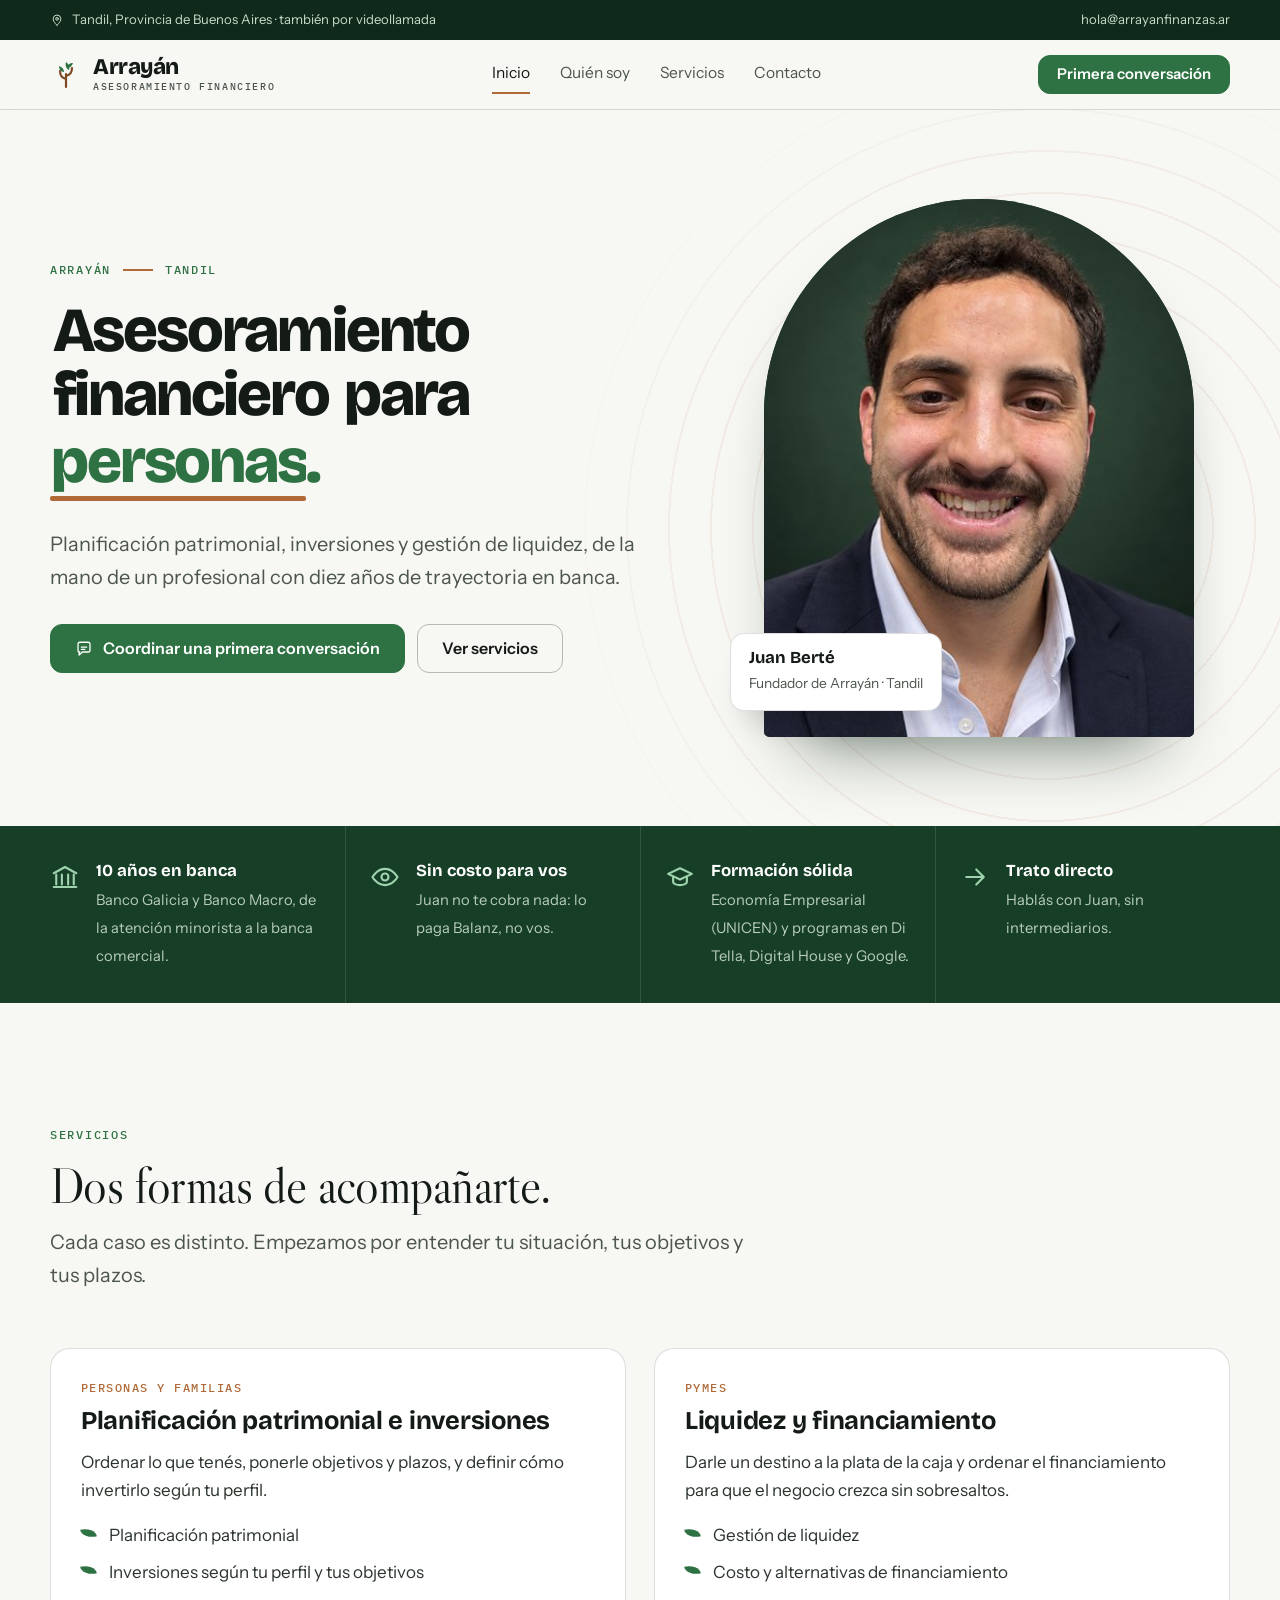
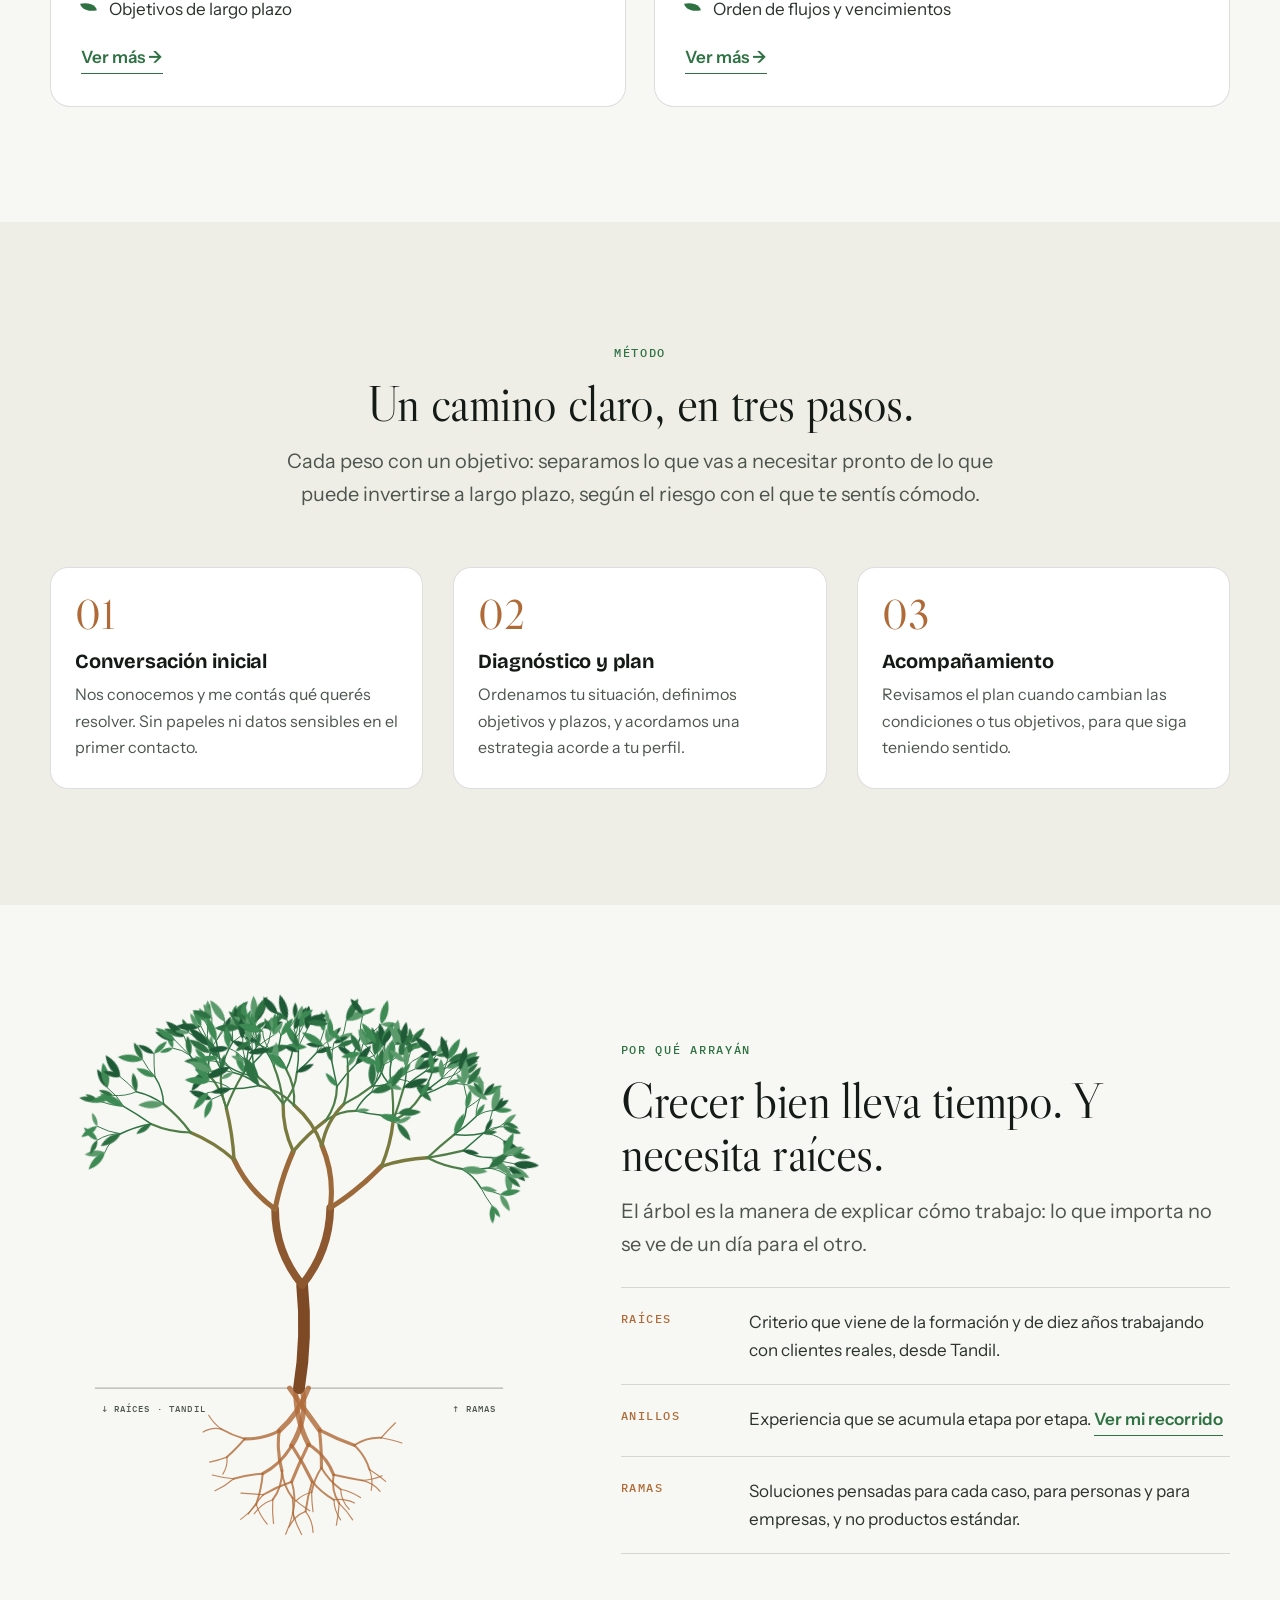
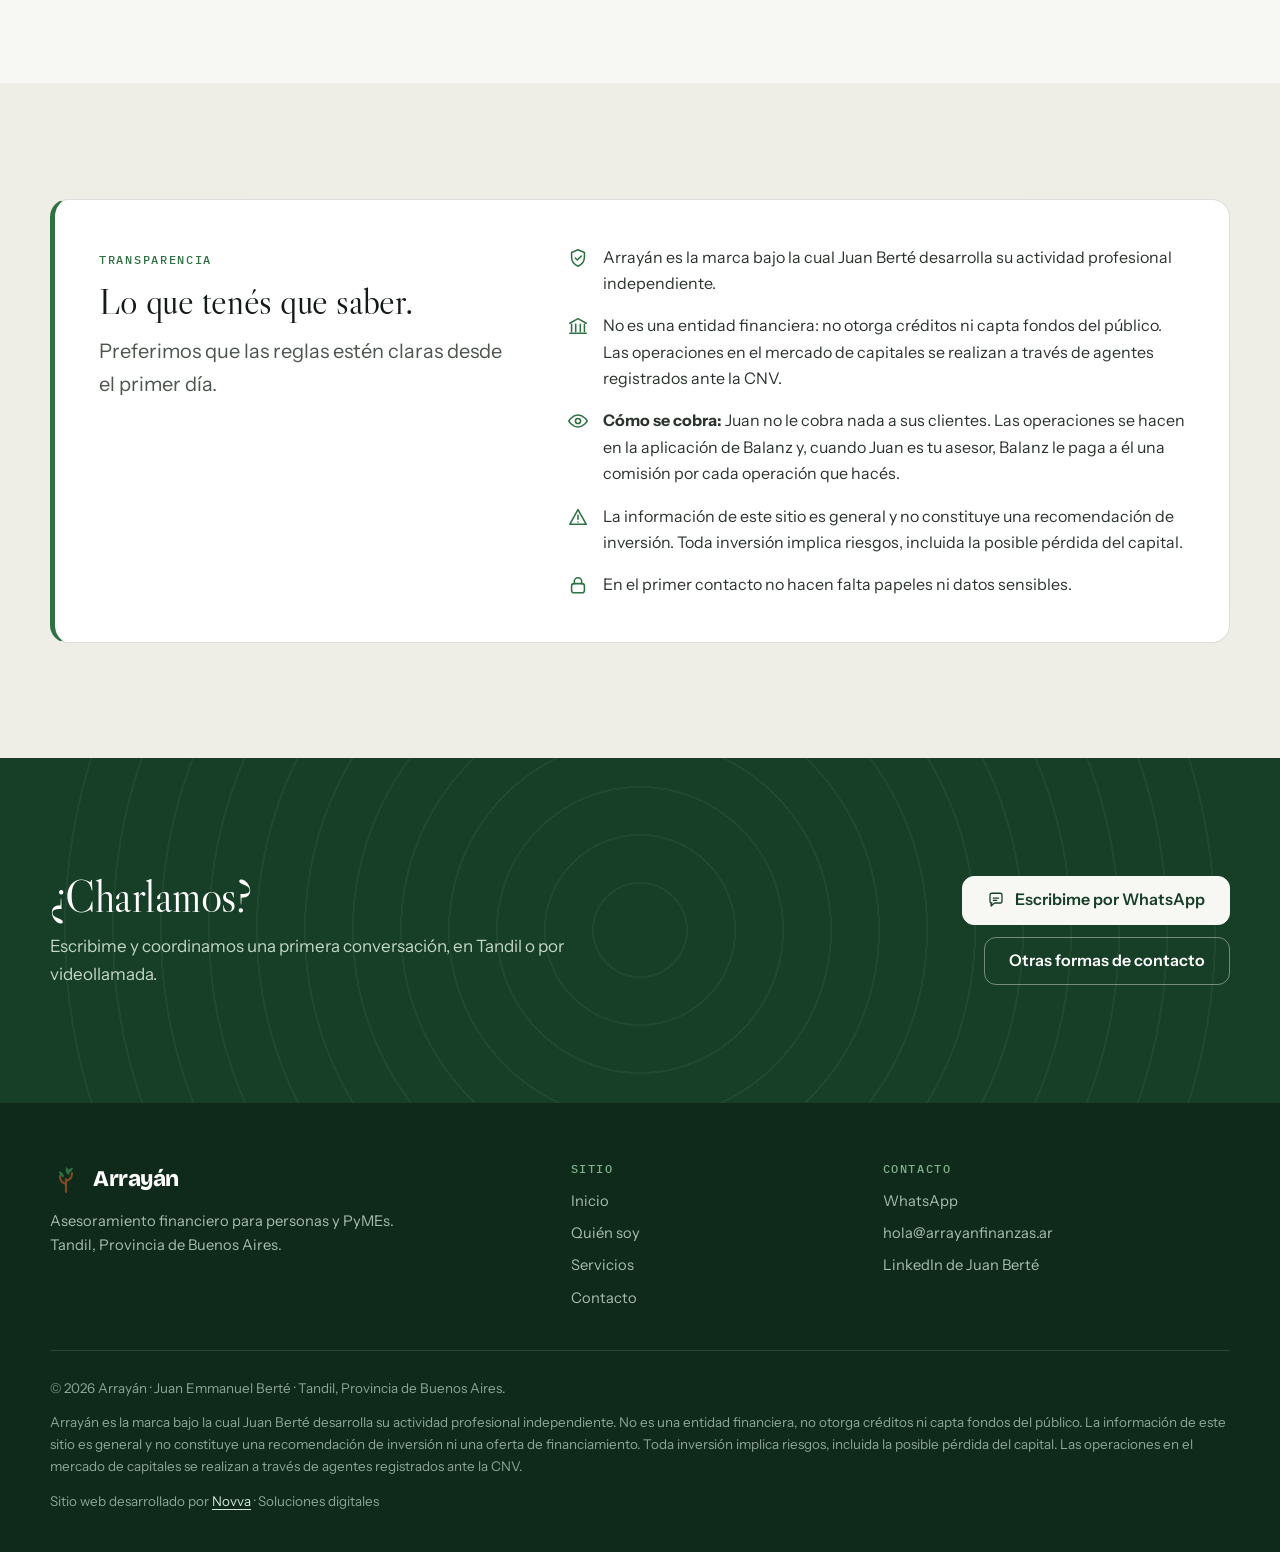
==== index.html @ a8aa0133 "Add first draft of the Arrayán site" ====
<!doctype html>
<html lang="es-AR">
<head>
<meta charset="utf-8">
<meta name="viewport" content="width=device-width,initial-scale=1,viewport-fit=cover">
<title>Arrayán · Asesoramiento financiero en Tandil</title>
<meta name="description" content="Arrayán: asesoramiento financiero en Tandil. Juan Berté acompaña a personas y PyMEs en planificación patrimonial, inversiones y gestión de liquidez.">
<meta property="og:title" content="Arrayán · Asesoramiento financiero en Tandil">
<meta property="og:description" content="Arrayán: asesoramiento financiero en Tandil. Juan Berté acompaña a personas y PyMEs en planificación patrimonial, inversiones y gestión de liquidez.">
<meta property="og:type" content="website">
<meta property="og:locale" content="es_AR">
<meta name="theme-color" content="#173f27">
<!-- BORRADOR: sacar este noindex cuando el sitio se publique de verdad en el dominio de Juan. -->
<meta name="robots" content="noindex,nofollow">
<!-- BORRADOR (no publicado). og:image, og:url, canonical y JSON-LD: completar cuando se defina el despliegue. -->
<script>document.documentElement.classList.add('js')</script>
<link rel="preconnect" href="https://fonts.googleapis.com">
<link rel="preconnect" href="https://fonts.gstatic.com" crossorigin>
<link href="https://fonts.googleapis.com/css2?family=Bricolage+Grotesque:opsz,wght@12..96,500;12..96,700;12..96,800&family=Instrument+Sans:wght@400;500;600&family=IBM+Plex+Mono:wght@400;500&family=Libre+Caslon+Display&display=swap" rel="stylesheet">
<link rel="stylesheet" href="assets/site.css">
</head>
<body>
<div class="topbar"><div class="wrap">
  <span><svg viewBox="0 0 24 24" fill="none" stroke="currentColor" stroke-width="1.7" stroke-linecap="round" stroke-linejoin="round" aria-hidden="true"><path d="M12 21s-6.5-5.6-6.5-11a6.5 6.5 0 0 1 13 0c0 5.4-6.5 11-6.5 11z"/><circle cx="12" cy="10" r="2.3"/></svg> Tandil, Provincia de Buenos Aires · también por videollamada</span>
  <span><a href="mailto:hola@arrayanfinanzas.ar">hola@arrayanfinanzas.ar</a></span>
</div></div>
<header class="nav" id="nav">
  <div class="wrap">
    <a class="brand" href="index.html" aria-label="Arrayán, inicio"><svg viewBox="0 0 32 32" aria-hidden="true"><path d="M16 29V16M16 21c-4-1-6-4-6-8M16 18c4-1 6-4 6-8" fill="none" stroke="#7e4a25" stroke-width="2.2" stroke-linecap="round"/><path d="M16 4c3 2 4 5 3 8-3-1-4-5-3-8zM9 8c3 1 5 3 5 6-3 0-5-3-5-6zM23 5c-1 3-3 5-6 5 0-3 3-5 6-5z" fill="#2E7243"/></svg><span>Arrayán<small>Asesoramiento financiero</small></span></a>
    <nav class="menu" aria-label="Principal"><a href="index.html" aria-current="page">Inicio</a><a href="juan.html">Quién soy</a><a href="servicios.html">Servicios</a><a href="contacto.html">Contacto</a></nav>
    <a class="btn sm nav-cta" href="contacto.html">Primera conversación</a>
    <button class="burger" id="burger" type="button" aria-label="Menú" aria-expanded="false" aria-controls="mobile-menu"><span></span></button>
  </div>
  <div class="mobile-menu" id="mobile-menu"><a href="index.html" aria-current="page">Inicio</a><a href="juan.html">Quién soy</a><a href="servicios.html">Servicios</a><a href="contacto.html">Contacto</a><a class="btn" href="contacto.html">Primera conversación</a></div>
</header>
<main>

<section class="hero">
  <div class="wrap hero-grid">
    <div>
      <span class="tag fade" style="--i:0"><span>Arrayán</span><i></i><span>Tandil</span></span>
      <h1 aria-label="Asesoramiento financiero para personas y PyMEs.">
        <span class="l1" aria-hidden="true"><span class="w"><span style="--i:0">Asesoramiento</span></span> <span class="w"><span style="--i:1">financiero</span></span> <span class="w"><span style="--i:2">para</span></span></span>
        <span class="rot" aria-hidden="true"><span class="rot-slot"><span class="rot-w">personas</span><span class="rot-w">familias</span><span class="rot-w">PyMEs</span><span class="rot-w on">personas y PyMEs</span></span><span class="rot-dot">.</span></span>
      </h1>
      <p class="lead fade" style="--i:2">Planificación patrimonial, inversiones y gestión de liquidez, de la mano de un profesional con diez años de trayectoria en banca.</p>
      <div class="cta fade" style="--i:3">
        <a class="btn" href="#" data-wa="home"><svg viewBox="0 0 24 24" fill="none" stroke="currentColor" stroke-width="1.7" stroke-linecap="round" stroke-linejoin="round" aria-hidden="true"><path d="M4 5.5A2.5 2.5 0 0 1 6.5 3h11A2.5 2.5 0 0 1 20 5.5v8a2.5 2.5 0 0 1-2.5 2.5H10l-4.5 4v-4H6.5A2.5 2.5 0 0 1 4 13.5z"/><path d="M8.5 9.5h7M8.5 12.5h4.5"/></svg> Coordinar una primera conversación</a>
        <a class="btn ghost" href="servicios.html">Ver servicios</a>
      </div>
    </div>
    <div class="hero-visual fade" style="--i:2">
      <svg class="hero-rings" viewBox="0 0 100 100" aria-hidden="true"><circle cx="50" cy="50" r="22" pathLength="1" style="--i:0"/><circle cx="50" cy="50" r="29" pathLength="1" style="--i:1"/><circle cx="50" cy="50" r="36" pathLength="1" style="--i:2"/><circle cx="50" cy="50" r="43" pathLength="1" style="--i:3"/><circle cx="50" cy="50" r="49" pathLength="1" style="--i:4"/></svg>
      <div class="photo"><img src="assets/juan.jpg" width="520" height="520" alt="Juan Berté"></div>
      <div class="id-card"><b>Juan Berté</b><span>Fundador de Arrayán · Tandil</span></div>
    </div>
  </div>
</section>

<section class="trust" aria-label="Respaldo">
  <div class="wrap"><ul>
    <li><svg viewBox="0 0 24 24" fill="none" stroke="currentColor" stroke-width="1.7" stroke-linecap="round" stroke-linejoin="round" aria-hidden="true"><path d="M3 9l9-5 9 5"/><path d="M5 10v8M9.5 10v8M14.5 10v8M19 10v8M3 20h18"/></svg><div><b>10 años en banca</b><span>Banco Galicia y Banco Macro, de la atención minorista a la banca comercial.</span></div></li>
    <li><svg viewBox="0 0 24 24" fill="none" stroke="currentColor" stroke-width="1.7" stroke-linecap="round" stroke-linejoin="round" aria-hidden="true"><path d="M2 12s3.6-6.5 10-6.5S22 12 22 12s-3.6 6.5-10 6.5S2 12 2 12z"/><circle cx="12" cy="12" r="2.8"/></svg><div><b>Sin costo para vos</b><span>Juan no te cobra nada: lo paga Balanz, no vos.</span></div></li>
    <li><svg viewBox="0 0 24 24" fill="none" stroke="currentColor" stroke-width="1.7" stroke-linecap="round" stroke-linejoin="round" aria-hidden="true"><path d="M2.5 9.5L12 5l9.5 4.5L12 14z"/><path d="M6.5 11.8V16c0 1.2 2.5 2.5 5.5 2.5s5.5-1.3 5.5-2.5v-4.2"/></svg><div><b>Formación sólida</b><span>Economía Empresarial (UNICEN) y programas en Di Tella, Digital House y Google.</span></div></li>
    <li><svg viewBox="0 0 24 24" fill="none" stroke="currentColor" stroke-width="1.7" stroke-linecap="round" stroke-linejoin="round" aria-hidden="true"><path d="M5 12h14M13 6l6 6-6 6"/></svg><div><b>Trato directo</b><span>Hablás con Juan, sin intermediarios.</span></div></li>
  </ul></div>
</section>

<section class="sec">
  <div class="wrap">
    <div class="sec-head"><span class="tag rv">Servicios</span><h2 class="rv" style="--i:1">Dos formas de acompañarte.</h2><p class="lead rv" style="--i:2">Cada caso es distinto. Empezamos por entender tu situación, tus objetivos y tus plazos.</p></div>
    <div class="cards">
      <a class="card rv" href="servicios.html#personas">
        <span class="for">Personas y familias</span><h3>Planificación patrimonial e inversiones</h3>
        <p>Ordenar lo que tenés, ponerle objetivos y plazos, y definir cómo invertirlo según tu perfil.</p>
        <ul class="ticks"><li>Planificación patrimonial</li><li>Inversiones según tu perfil y tus objetivos</li><li>Objetivos de largo plazo</li></ul>
        <span class="lnk">Ver más →</span>
      </a>
      <a class="card rv" style="--i:2" href="servicios.html#pymes">
        <span class="for">PyMEs</span><h3>Liquidez y financiamiento</h3>
        <p>Darle un destino a la plata de la caja y ordenar el financiamiento para que el negocio crezca sin sobresaltos.</p>
        <ul class="ticks"><li>Gestión de liquidez</li><li>Costo y alternativas de financiamiento</li><li>Orden de flujos y vencimientos</li></ul>
        <span class="lnk">Ver más →</span>
      </a>
    </div>
  </div>
</section>

<section class="sec alt">
  <div class="wrap">
    <div class="sec-head c"><span class="tag rv">Método</span><h2 class="rv" style="--i:1">Un camino claro, en tres pasos.</h2><p class="lead rv" style="--i:2">Cada peso con un objetivo: separamos lo que vas a necesitar pronto de lo que puede invertirse a largo plazo, según el riesgo con el que te sentís cómodo.</p></div>
    <div class="steps3">
      <div class="rv"><h3>Conversación inicial</h3><p>Nos conocemos y me contás qué querés resolver. Sin papeles ni datos sensibles en el primer contacto.</p></div>
      <div class="rv" style="--i:1"><h3>Diagnóstico y plan</h3><p>Ordenamos tu situación, definimos objetivos y plazos, y acordamos una estrategia acorde a tu perfil.</p></div>
      <div class="rv" style="--i:2"><h3>Acompañamiento</h3><p>Revisamos el plan cuando cambian las condiciones o tus objetivos, para que siga teniendo sentido.</p></div>
    </div>
  </div>
</section>

<section class="sec">
  <div class="wrap why">
    <div class="tree-wrap" aria-hidden="true"><svg class="tree" viewBox="0 0 600 700"></svg></div>
    <div>
      <span class="tag rv">Por qué Arrayán</span>
      <h2 class="rv" style="--i:1">Crecer bien lleva tiempo. Y necesita raíces.</h2>
      <p class="lead rv" style="--i:2">El árbol es la manera de explicar cómo trabajo: lo que importa no se ve de un día para el otro.</p>
      <dl class="pillars rv" style="--i:3">
        <div><dt>Raíces</dt><dd>Criterio que viene de la formación y de diez años trabajando con clientes reales, desde Tandil.</dd></div>
        <div><dt>Anillos</dt><dd>Experiencia que se acumula etapa por etapa. <a class="lnk" href="juan.html#recorrido">Ver mi recorrido</a></dd></div>
        <div><dt>Ramas</dt><dd>Soluciones pensadas para cada caso, para personas y para empresas, y no productos estándar.</dd></div>
      </dl>
    </div>
  </div>
</section>

<section class="sec alt">
  <div class="wrap">
    <div class="legal-box rv">
      <div><span class="tag">Transparencia</span><h2>Lo que tenés que saber.</h2><p class="lead">Preferimos que las reglas estén claras desde el primer día.</p></div>
      <ul class="legal-list">
        <li><svg viewBox="0 0 24 24" fill="none" stroke="currentColor" stroke-width="1.7" stroke-linecap="round" stroke-linejoin="round" aria-hidden="true"><path d="M12 3l7 3v5c0 4.5-3 8.2-7 10-4-1.8-7-5.5-7-10V6z"/><path d="M9 12l2.2 2.2L15.5 10"/></svg><span>Arrayán es la marca bajo la cual Juan Berté desarrolla su actividad profesional independiente.</span></li>
        <li><svg viewBox="0 0 24 24" fill="none" stroke="currentColor" stroke-width="1.7" stroke-linecap="round" stroke-linejoin="round" aria-hidden="true"><path d="M3 9l9-5 9 5"/><path d="M5 10v8M9.5 10v8M14.5 10v8M19 10v8M3 20h18"/></svg><span>No es una entidad financiera: no otorga créditos ni capta fondos del público. Las operaciones en el mercado de capitales se realizan a través de agentes registrados ante la CNV.</span></li>
        <li><svg viewBox="0 0 24 24" fill="none" stroke="currentColor" stroke-width="1.7" stroke-linecap="round" stroke-linejoin="round" aria-hidden="true"><path d="M2 12s3.6-6.5 10-6.5S22 12 22 12s-3.6 6.5-10 6.5S2 12 2 12z"/><circle cx="12" cy="12" r="2.8"/></svg><span><b>Cómo se cobra:</b> Juan no le cobra nada a sus clientes. Las operaciones se hacen en la aplicación de Balanz y, cuando Juan es tu asesor, Balanz le paga a él una comisión por cada operación que hacés.</span></li>
        <li><svg viewBox="0 0 24 24" fill="none" stroke="currentColor" stroke-width="1.7" stroke-linecap="round" stroke-linejoin="round" aria-hidden="true"><path d="M12 4l9 16H3z"/><path d="M12 10v4.5M12 17.4v.1"/></svg><span>La información de este sitio es general y no constituye una recomendación de inversión. Toda inversión implica riesgos, incluida la posible pérdida del capital.</span></li>
        <li><svg viewBox="0 0 24 24" fill="none" stroke="currentColor" stroke-width="1.7" stroke-linecap="round" stroke-linejoin="round" aria-hidden="true"><rect x="5" y="10.5" width="14" height="10" rx="2.5"/><path d="M8 10.5V8a4 4 0 0 1 8 0v2.5"/></svg><span>En el primer contacto no hacen falta papeles ni datos sensibles.</span></li>
      </ul>
    </div>
  </div>
</section>
<section class="sec band">
  <div class="wrap">
    <div class="rv"><h2>¿Charlamos?</h2><p>Escribime y coordinamos una primera conversación, en Tandil o por videollamada.</p></div>
    <div class="cta rv" style="--i:1">
      <a class="btn" href="#" data-wa="home"><svg viewBox="0 0 24 24" fill="none" stroke="currentColor" stroke-width="1.7" stroke-linecap="round" stroke-linejoin="round" aria-hidden="true"><path d="M4 5.5A2.5 2.5 0 0 1 6.5 3h11A2.5 2.5 0 0 1 20 5.5v8a2.5 2.5 0 0 1-2.5 2.5H10l-4.5 4v-4H6.5A2.5 2.5 0 0 1 4 13.5z"/><path d="M8.5 9.5h7M8.5 12.5h4.5"/></svg> Escribime por WhatsApp</a>
      <a class="btn ghost" href="contacto.html">Otras formas de contacto</a>
    </div>
  </div>
</section>
</main>
<footer>
  <div class="wrap">
    <div class="fgrid">
      <div>
        <a class="brand" href="index.html"><svg viewBox="0 0 32 32" aria-hidden="true"><path d="M16 29V16M16 21c-4-1-6-4-6-8M16 18c4-1 6-4 6-8" fill="none" stroke="#7e4a25" stroke-width="2.2" stroke-linecap="round"/><path d="M16 4c3 2 4 5 3 8-3-1-4-5-3-8zM9 8c3 1 5 3 5 6-3 0-5-3-5-6zM23 5c-1 3-3 5-6 5 0-3 3-5 6-5z" fill="#2E7243"/></svg><span>Arrayán</span></a>
        <p>Asesoramiento financiero para personas y PyMEs.<br>Tandil, Provincia de Buenos Aires.</p>
      </div>
      <div>
        <h4>Sitio</h4>
        <ul><li><a href="index.html">Inicio</a></li><li><a href="juan.html">Quién soy</a></li><li><a href="servicios.html">Servicios</a></li><li><a href="contacto.html">Contacto</a></li></ul>
      </div>
      <div>
        <h4>Contacto</h4>
        <ul>
          <li><a href="#" data-wa="home">WhatsApp</a></li>
          <li><a href="mailto:hola@arrayanfinanzas.ar">hola@arrayanfinanzas.ar</a></li>
          <li><a href="https://www.linkedin.com/in/juan-bert%C3%A9-9b8617164/" target="_blank" rel="noopener">LinkedIn de Juan Berté</a></li>
        </ul>
      </div>
    </div>
    <div class="flegal">
      <p><a class="priv" href="gestion.html" rel="nofollow">©</a> 2026 Arrayán · Juan Emmanuel Berté · Tandil, Provincia de Buenos Aires.</p>
      <p>Arrayán es la marca bajo la cual Juan Berté desarrolla su actividad profesional independiente. No es una entidad financiera, no otorga créditos ni capta fondos del público. La información de este sitio es general y no constituye una recomendación de inversión ni una oferta de financiamiento. Toda inversión implica riesgos, incluida la posible pérdida del capital. Las operaciones en el mercado de capitales se realizan a través de agentes registrados ante la CNV.</p>
      <p class="credit">Sitio web desarrollado por <a href="https://www.novva.com.ar/" target="_blank" rel="noopener">Novva</a> · Soluciones digitales</p>
      <!-- A CONFIRMAR CON JUAN / ASESOR LEGAL: (1) situación de matrícula o registro CNV (hoy se asume que no tiene); (2) si cobrar de Balanz una comisión por cada operación de los clientes requiere algún registro o figura (agente productor / asesor) y cómo debe decirse; (3) no se publica el porcentaje de comisión hasta tenerlo confirmado. -->
    </div>
  </div>
</footer>
<script src="assets/site.js"></script>
</body>
</html>
---- assets/site.css ----
:root{
  --g:#2E7243; --g-d:#173f27; --g-dd:#0f2a1a; --g-l:#5a9a6b; --br:#B06A37; --br-d:#7e4a25;
  --bg:#F7F7F3; --bg2:#EFEEE6; --ink:#141a16; --mute:#4c554e; --line:rgba(20,26,22,.14); --card:#fff;
  --f-head:'Bricolage Grotesque',system-ui,sans-serif; --f-body:'Instrument Sans',system-ui,sans-serif;
  --f-mono:'IBM Plex Mono',ui-monospace,monospace; --f-serif:'Libre Caslon Display',Georgia,serif;
  --nav:70px;
}
*{box-sizing:border-box;margin:0;padding:0}
html{scroll-behavior:smooth;-webkit-text-size-adjust:100%;scroll-padding-top:90px}
body{background:var(--bg);color:var(--ink);font:400 1.0625rem/1.65 var(--f-body);overflow-x:hidden}
a{color:inherit}
img,svg{display:block;max-width:100%}
ul{list-style:none}
.wrap{width:min(1180px,100% - 40px);margin-inline:auto}
.tag{font:500 .76rem/1.2 var(--f-mono);letter-spacing:.14em;text-transform:uppercase;color:var(--g)}
h1,h2{font-family:var(--f-serif);font-weight:400;letter-spacing:-.012em;line-height:1.08}
h1{font-size:clamp(2.5rem,5.6vw,4.4rem)}
h2{font-size:clamp(2rem,4vw,3.1rem);margin:12px 0 14px}
h3{font-family:var(--f-head);font-weight:700;letter-spacing:-.01em;line-height:1.2;font-size:1.25rem}
.lead{font-size:clamp(1.08rem,1.6vw,1.25rem);color:var(--mute);max-width:58ch}
:focus-visible{outline:3px solid var(--g);outline-offset:3px;border-radius:6px}
.sec{padding:clamp(64px,9vw,120px) 0}
.sec.alt{background:var(--bg2)}
.sec-head{max-width:720px;margin-bottom:clamp(30px,5vw,56px)}
.sec-head.c{text-align:center;margin-inline:auto}
.sec-head.c .lead{margin-inline:auto}

/* barra superior + nav */
.topbar{background:var(--g-dd);color:#c9dccd;font-size:.82rem}
.topbar .wrap{display:none;justify-content:space-between;gap:20px;padding:9px 0}
.topbar a{text-decoration:none}.topbar a:hover{color:#fff}
.topbar span{display:inline-flex;gap:8px;align-items:center}
.topbar svg{width:14px;height:14px}
@media(min-width:860px){.topbar .wrap{display:flex}}
.nav{position:sticky;top:0;z-index:50;height:var(--nav);display:flex;align-items:center;background:rgba(247,247,243,.9);backdrop-filter:saturate(1.4) blur(12px);-webkit-backdrop-filter:saturate(1.4) blur(12px);border-bottom:1px solid var(--line)}
.nav .wrap{display:flex;align-items:center;justify-content:space-between;gap:16px}
.brand{display:flex;align-items:center;gap:11px;text-decoration:none;font:800 1.4rem/1 var(--f-head);letter-spacing:-.02em}
.brand svg{width:32px;height:32px}
.brand small{display:block;font:500 .62rem/1 var(--f-mono);letter-spacing:.16em;text-transform:uppercase;color:var(--mute);margin-top:4px}
.menu{display:none;align-items:center;gap:30px}
.menu a{text-decoration:none;font-size:.97rem;color:var(--mute);padding:6px 0;border-bottom:2px solid transparent;transition:color .2s,border-color .2s}
.menu a:hover{color:var(--g)}
.menu a[aria-current="page"]{color:var(--ink);border-color:var(--br)}
@media(min-width:900px){.menu{display:flex}}
.burger{display:inline-grid;place-items:center;width:44px;height:44px;border:1px solid var(--line);border-radius:12px;background:#fff;cursor:pointer}
.burger span,.burger span::before,.burger span::after{display:block;width:18px;height:2px;background:var(--ink);border-radius:2px;position:relative;transition:transform .25s,opacity .25s}
.burger span::before,.burger span::after{content:"";position:absolute;left:0}
.burger span::before{top:-6px}.burger span::after{top:6px}
.nav.open .burger span{background:transparent}
.nav.open .burger span::before{transform:translateY(6px) rotate(45deg)}
.nav.open .burger span::after{transform:translateY(-6px) rotate(-45deg)}
@media(min-width:900px){.burger{display:none}}
.mobile-menu{display:none;position:absolute;top:var(--nav);left:0;right:0;background:var(--bg);border-bottom:1px solid var(--line);padding:10px 20px 22px;box-shadow:0 22px 30px -22px rgba(20,26,22,.4)}
.nav.open .mobile-menu{display:block}
.mobile-menu a{display:block;padding:14px 0;border-bottom:1px solid var(--line);text-decoration:none;font:600 1.1rem var(--f-head)}
.mobile-menu a[aria-current="page"]{color:var(--g)}
.mobile-menu .btn{margin-top:18px;width:100%;justify-content:center;color:#fff;border:0}
@media(min-width:900px){.mobile-menu{display:none!important}}
.nav .nav-cta{display:none}
@media(min-width:900px){.nav .nav-cta{display:inline-flex}}
@media(max-width:420px){.brand small{display:none}}

.btn{display:inline-flex;align-items:center;gap:10px;padding:.9em 1.5em;border-radius:12px;background:var(--g);color:#fff;font:600 1rem/1.1 var(--f-body);text-decoration:none;border:1.5px solid var(--g);cursor:pointer;transition:background .25s,box-shadow .25s,transform .25s}
.btn:hover{background:var(--g-d);border-color:var(--g-d);box-shadow:0 12px 26px -12px rgba(23,63,39,.7);transform:translateY(-1px)}
.btn.sm{padding:.7em 1.2em;font-size:.93rem}
.btn.ghost{background:transparent;color:var(--ink);border-color:rgba(20,26,22,.28)}
.btn.ghost:hover{background:#fff;border-color:var(--g);color:var(--g);box-shadow:none}
.btn svg{width:18px;height:18px;flex:none}
.lnk{display:inline-flex;gap:6px;color:var(--g);font-weight:600;text-decoration:none;border-bottom:1.5px solid currentColor;padding-bottom:2px}
.lnk:hover{color:var(--g-d)}

/* animaciones base */
.fade{opacity:0;transform:translateY(14px)}
.js .fade{animation:fin .9s cubic-bezier(.2,.8,.2,1) calc(.1s + var(--i,0)*.12s) forwards}
html:not(.js) .fade{opacity:1;transform:none}
@keyframes fin{to{opacity:1;transform:none}}
.rv{opacity:1}
.js .rv{opacity:0;transform:translateY(22px);transition:opacity .9s cubic-bezier(.2,.8,.2,1) calc(var(--i,0)*.1s),transform .9s cubic-bezier(.2,.8,.2,1) calc(var(--i,0)*.1s)}
.js .rv.in{opacity:1;transform:none}
@keyframes draw{to{stroke-dashoffset:0}}
@keyframes pop{to{transform:scale(var(--s))}}

/* hero */
.hero{position:relative;padding:clamp(40px,7vw,96px) 0 clamp(48px,7vw,90px);overflow:hidden}
.hero::before{content:"";position:absolute;right:-20vw;top:-10%;width:80vw;height:80vw;max-width:980px;max-height:980px;border-radius:50%;
  background:repeating-radial-gradient(circle,transparent 0 40px,rgba(176,106,55,.08) 40px 42px);
  -webkit-mask:radial-gradient(circle,#000 0 50%,transparent 70%);mask:radial-gradient(circle,#000 0 50%,transparent 70%);pointer-events:none}
.hero-grid{position:relative;display:grid;gap:44px;align-items:center}
@media(min-width:900px){.hero-grid{grid-template-columns:1.1fr .9fr;gap:64px}}
.hero .tag{display:flex;align-items:center;gap:12px;margin-bottom:22px}
.hero .tag i{width:30px;height:1.5px;background:var(--br)}
.hero h1,.phead h1{font-family:var(--f-head);font-weight:800;letter-spacing:-.035em;line-height:1.02;text-wrap:balance}
.hero h1{font-size:clamp(2.4rem,4.9vw,4.1rem);margin-bottom:24px}
/* titular animado */
.hero h1 .l1,.hero h1 .rot{display:block}
.w{display:inline-block;overflow:hidden;vertical-align:top;padding:0 .04em .14em;margin-bottom:-.14em}
.w>span{display:inline-block;transform:translateY(112%)}
.js .w>span{animation:rise .9s cubic-bezier(.2,.8,.2,1) calc(.15s + var(--i)*.1s) forwards}
html:not(.js) .w>span{transform:none}
@keyframes rise{to{transform:none}}
.rot{color:var(--g);margin-top:.04em}
.js .rot{opacity:0;animation:fin .8s ease .75s forwards}
.rot-slot{position:relative;display:inline-grid;overflow:hidden;vertical-align:top;padding:0 .02em .17em;transition:width .6s cubic-bezier(.6,0,.2,1)}
.rot-w{grid-area:1/1;justify-self:start;white-space:nowrap;opacity:0;transform:translateY(105%);transition:transform .6s cubic-bezier(.6,0,.2,1),opacity .4s}
.rot-w.on{opacity:1;transform:none}
.rot-w.out{opacity:0;transform:translateY(-105%)}
.rot-slot::after{content:"";position:absolute;left:0;bottom:.05em;height:.085em;width:100%;background:var(--br);border-radius:2px;transform:scaleX(0);transform-origin:0 50%}
.rot-slot.draw::after{animation:rline .9s cubic-bezier(.5,0,.2,1) forwards}
html:not(.js) .rot-slot::after{transform:none}
@keyframes rline{to{transform:scaleX(1)}}
.phead h1{font-size:clamp(2.3rem,5vw,3.6rem)}
.hero .lead{margin-bottom:30px}
.cta{display:flex;flex-wrap:wrap;gap:12px}
.hero-visual{position:relative;justify-self:center;width:min(430px,100%)}
.hero-rings{position:absolute;left:50%;top:44%;width:150%;transform:translate(-50%,-50%);pointer-events:none}
.hero-rings circle{fill:none;stroke:var(--br);stroke-opacity:.28;stroke-width:1.2;stroke-dasharray:1 2;stroke-dashoffset:1;transform-origin:50% 50%}
.js .hero-rings circle{animation:draw 2.6s cubic-bezier(.4,0,.2,1) calc(.3s + var(--i)*.25s) forwards}
html:not(.js) .hero-rings circle{stroke-dashoffset:0}
.photo{position:relative;aspect-ratio:4/5;border-radius:999px 999px 26px 26px;overflow:hidden;background:var(--g-d);box-shadow:0 40px 70px -40px rgba(15,42,26,.7)}
.photo img{width:100%;height:100%;object-fit:cover;object-position:50% 20%}
.id-card{position:absolute;left:-14px;bottom:26px;max-width:calc(100% - 20px);background:#fff;border:1px solid var(--line);border-radius:14px;padding:14px 18px;box-shadow:0 22px 40px -26px rgba(20,26,22,.55)}
.id-card b{display:block;font:700 1.05rem/1.2 var(--f-head)}
.id-card span{font-size:.86rem;color:var(--mute)}
@media(min-width:900px){.id-card{left:-34px}}

/* franja de confianza */
.trust{background:var(--g-d);color:#e8f0ea}
.trust ul{display:grid;grid-template-columns:1fr;gap:0}
@media(min-width:640px){.trust ul{grid-template-columns:1fr 1fr}}
@media(min-width:1000px){.trust ul{grid-template-columns:repeat(4,1fr)}}
.trust li{padding:26px 22px 26px 0;display:flex;gap:16px;align-items:flex-start;border-top:1px solid rgba(255,255,255,.12)}
@media(min-width:1000px){.trust li{border-top:0;border-left:1px solid rgba(255,255,255,.12);padding:34px 24px}.trust li:first-child{border-left:0;padding-left:0}}
.trust svg{width:30px;height:30px;flex:none;color:#9fd3ae;margin-top:2px}
.trust b{display:block;font:700 1.05rem/1.25 var(--f-head);color:#fff;margin-bottom:4px}
.trust span{font-size:.92rem;color:#b8cdbd;line-height:1.5}

/* tarjetas de servicio */
.cards{display:grid;gap:22px;grid-template-columns:1fr}
@media(min-width:800px){.cards{grid-template-columns:1fr 1fr;gap:28px}}
.card{background:var(--card);border:1px solid var(--line);border-radius:20px;padding:32px 30px;display:flex;flex-direction:column;gap:12px;transition:transform .35s,box-shadow .35s,border-color .35s}
a.card{text-decoration:none}
.card:hover{transform:translateY(-4px);box-shadow:0 28px 50px -32px rgba(20,26,22,.5);border-color:rgba(46,114,67,.4)}
.card .for{font:500 .78rem/1 var(--f-mono);letter-spacing:.12em;text-transform:uppercase;color:var(--br)}
.card h3{font-size:1.6rem}
.card p{color:#2b332d}
.ticks{display:grid;gap:9px;margin:4px 0 8px}
.ticks li{position:relative;padding-left:28px;color:#2b332d}
.ticks li::before{content:"";position:absolute;left:0;top:.45em;width:15px;height:10px;background:var(--g);border-radius:0 100% 0 100%;transform:rotate(-12deg)}
.card .lnk{margin-top:auto;align-self:flex-start}

/* método */
.steps3{display:grid;gap:22px;grid-template-columns:1fr;counter-reset:s;position:relative}
@media(min-width:860px){.steps3{grid-template-columns:repeat(3,1fr);gap:30px}}
.steps3>div{position:relative;padding:26px 24px 28px;background:var(--card);border:1px solid var(--line);border-radius:18px}
.steps3>div::before{counter-increment:s;content:"0" counter(s);display:block;font:400 2.6rem/1 var(--f-serif);color:var(--br);margin-bottom:14px}
.steps3.nonum>div::before{display:none}
.steps3 h3{margin-bottom:8px}
.steps3 p{color:var(--mute);font-size:1rem}

/* árbol (por qué Arrayán) */
.why{display:grid;gap:34px;align-items:center}
@media(min-width:900px){.why{grid-template-columns:.9fr 1.1fr;gap:72px}}
.tree-wrap{justify-self:center;width:100%;max-width:470px}
.tree{width:100%;height:auto;overflow:visible}
.tree .b,.tree .r,.tree .gl{fill:none;stroke-linecap:round;stroke-dasharray:1 2;stroke-dashoffset:1}
.tree.go .b,.tree.go .r,.tree.go .gl{animation:draw var(--t,.8s) cubic-bezier(.45,0,.25,1) var(--d,0s) forwards}
html:not(.js) .tree .b,html:not(.js) .tree .r,html:not(.js) .tree .gl{stroke-dashoffset:0}
.tree .gl{stroke:var(--ink);stroke-opacity:.3;stroke-width:1.5}
.tree .r{stroke:var(--br);stroke-opacity:.8}
.tree .b0{stroke:#7e4a25}.tree .b1{stroke:#8d5730}.tree .b2{stroke:#9c6a3a}.tree .b3{stroke:#7a7a3f}.tree .b4{stroke:#4f7d47}.tree .b5{stroke:#2E7243}
.tree .lf{transform:scale(0)}
.tree.go .lf{animation:pop .7s cubic-bezier(.3,1.55,.5,1) var(--d) forwards}
html:not(.js) .tree .lf{transform:scale(var(--s))}
.tree .c1{fill:#2E7243}.tree .c2{fill:#3e8a54}.tree .c3{fill:#1f5a36}.tree .c4{fill:#5a9a6b}
.tree text{font:500 12px var(--f-mono);letter-spacing:.12em;text-transform:uppercase;fill:var(--mute);opacity:0}
.tree.go text{animation:fin .8s ease var(--d) forwards}
html:not(.js) .tree text{opacity:1}
.canopy{transform-origin:300px 470px}
.tree.go .canopy{animation:sway 8s ease-in-out 6s infinite alternate}
@keyframes sway{from{transform:rotate(-.9deg)}to{transform:rotate(.9deg)}}
.pillars{display:grid;gap:0;border-top:1px solid var(--line);margin-top:26px}
.pillars>div{display:grid;grid-template-columns:110px 1fr;gap:18px;padding:20px 0;border-bottom:1px solid var(--line)}
@media(max-width:520px){.pillars>div{grid-template-columns:1fr;gap:4px}}
.pillars dt{font:500 .78rem/1.7 var(--f-mono);letter-spacing:.12em;text-transform:uppercase;color:var(--br)}
.pillars dd{color:#2b332d}

/* transparencia */
.legal-box{display:grid;gap:28px;background:var(--card);border:1px solid var(--line);border-left:5px solid var(--g);border-radius:18px;padding:clamp(26px,4vw,44px)}
@media(min-width:900px){.legal-box{grid-template-columns:.8fr 1.2fr;gap:56px}}
.legal-box h2{font-size:clamp(1.7rem,3vw,2.3rem);margin-top:10px}
.legal-list{display:grid;gap:16px}
.legal-list li{display:flex;gap:14px;color:#2b332d;font-size:1rem}
.legal-list svg{width:22px;height:22px;flex:none;color:var(--g);margin-top:3px}

/* cierre */
.band{background:var(--g-d);color:#eaf2ec;position:relative;overflow:hidden}
.band::before{content:"";position:absolute;left:50%;top:50%;width:1200px;height:1200px;transform:translate(-50%,-50%);border-radius:50%;background:repeating-radial-gradient(circle,transparent 0 46px,rgba(255,255,255,.045) 46px 48px);pointer-events:none}
.band .wrap{position:relative;display:grid;gap:28px;align-items:center}
@media(min-width:860px){.band .wrap{grid-template-columns:1.3fr 1fr}.band .cta{justify-content:flex-end}}
.band h2{color:#fff;font-size:clamp(1.9rem,3.6vw,2.8rem);margin:0 0 10px}
.band p{color:#c3d6c8;max-width:48ch}
.band .btn{background:#f7f7f3;color:var(--g-d);border-color:#f7f7f3}
.band .btn:hover{background:#fff}
.band .btn.ghost{background:transparent;color:#fff;border-color:rgba(255,255,255,.4)}
.band .btn.ghost:hover{background:rgba(255,255,255,.1);border-color:#fff}

/* cabecera de páginas internas */
.phead{background:var(--g-d);color:#fff;position:relative;overflow:hidden;padding:clamp(48px,7vw,92px) 0 clamp(44px,6vw,78px)}
.phead::before{content:"";position:absolute;right:-12vw;top:50%;width:640px;height:640px;transform:translateY(-50%);border-radius:50%;background:repeating-radial-gradient(circle,transparent 0 30px,rgba(255,255,255,.06) 30px 32px);-webkit-mask:radial-gradient(circle,#000 0 55%,transparent 72%);mask:radial-gradient(circle,#000 0 55%,transparent 72%)}
.phead .wrap{position:relative}
.phead .tag{color:#9fd3ae}
.phead h1{font-size:clamp(2.3rem,5vw,3.8rem);margin:14px 0 16px;max-width:18ch}
.phead .lead{color:#c3d6c8}

/* quién soy */
.bio{display:grid;gap:40px;align-items:start}
@media(min-width:860px){.bio{grid-template-columns:.75fr 1.25fr;gap:72px}}
.bio .photo{width:min(360px,80%);margin-inline:auto}
@media(min-width:860px){.bio .photo{position:sticky;top:110px}}
.bio p{max-width:60ch;margin-bottom:16px;color:#2b332d}
.bio p b{font-weight:600}
.bio h2{margin-top:10px}
.dl{margin-top:26px;border-top:1px solid var(--line)}
.dl>div{display:grid;gap:3px;padding:15px 0;border-bottom:1px solid var(--line)}
@media(min-width:600px){.dl>div{grid-template-columns:160px 1fr;gap:20px}}
.dl dt{font:500 .74rem/1.7 var(--f-mono);letter-spacing:.1em;text-transform:uppercase;color:var(--g)}
.dl dd{font-size:.98rem;line-height:1.55;color:#2b332d}
.dl dd small{display:block;color:var(--mute);font-size:.88rem}

/* anillos */
.rings-sec{background:linear-gradient(#efeee6,#f4f3ec 40%,var(--bg))}
.rings-grid{display:grid;grid-template-columns:1fr}
.fig{position:sticky;top:var(--nav);z-index:3;background:#f1f0e8;padding:8px 0 10px;box-shadow:0 14px 18px -14px rgba(20,26,22,.28);margin-inline:-20px}
#rings{width:auto;height:min(37vh,80vw);max-width:100%;margin-inline:auto;overflow:visible}
@media(min-width:900px){
  .rings-grid{grid-template-columns:1fr 1fr;gap:56px}
  .fig{top:calc(var(--nav) + 4vh);align-self:start;background:none;padding:0;margin:0;box-shadow:none;height:min(76vh,620px)}
  #rings{height:100%;width:100%;max-width:620px}
}
.rsteps{padding-bottom:6vh}
.rstep{min-height:56vh;display:flex;align-items:center;opacity:.4;transition:opacity .5s}
.rstep.act{opacity:1}
@media(min-width:900px){.rstep{min-height:70vh}}
.rstep:last-child{min-height:50vh}
.rcard{background:var(--card);border:1px solid var(--line);border-radius:20px;padding:26px 26px 28px;width:100%;max-width:470px;box-shadow:0 18px 44px -28px rgba(20,26,22,.35);transition:border-color .5s}
.rstep.act .rcard{border-color:rgba(46,114,67,.45)}
.rcard .yr{font:500 .8rem/1.4 var(--f-mono);letter-spacing:.1em;text-transform:uppercase;color:var(--br)}
.rcard h3{font-size:1.5rem;margin:10px 0}
.rcard p{color:#2b332d;font-size:1rem}
.rcard p+p{margin-top:10px}
.chips{display:flex;flex-wrap:wrap;gap:7px;margin-top:14px}
.chips span{padding:.32em .8em;border-radius:99px;background:rgba(46,114,67,.1);color:var(--g-d);font:500 .78rem/1.3 var(--f-mono)}
.ring{fill:none;stroke-linecap:round}
.ring.m{stroke-width:2.2;stroke-dasharray:1 2;stroke-dashoffset:1;transition:stroke-dashoffset 1.5s cubic-bezier(.5,0,.2,1),stroke-width .5s,opacity .5s;opacity:.55}
.ring.m.on{stroke-dashoffset:0}
.ring.m.act{stroke-width:5;opacity:1}
.ring.d{stroke:rgba(176,106,55,.3);stroke-width:1;stroke-dasharray:1 2;stroke-dashoffset:1;transition:stroke-dashoffset 1.8s cubic-bezier(.5,0,.2,1) .15s}
.ring.d.on{stroke-dashoffset:0}
.pill{opacity:0;transition:opacity .5s .9s}
.pill.on{opacity:1}
.pill rect{fill:#fff;stroke-width:1.5}
.pill text{font:500 13px var(--f-mono);text-anchor:middle;dominant-baseline:central;fill:var(--ink)}
#yr{font:400 42px var(--f-serif);fill:var(--g-d);text-anchor:middle}
#nuc-t{font:500 11px var(--f-mono);letter-spacing:.14em;text-anchor:middle;fill:var(--br-d);text-transform:uppercase}

/* servicios */
.svc{display:grid;gap:30px;padding:clamp(34px,5vw,56px) 0;border-top:1px solid var(--line)}
.svc:first-of-type{border-top:0;padding-top:0}
@media(min-width:900px){.svc{grid-template-columns:.8fr 1.2fr;gap:70px}}
.svc h2{font-size:clamp(1.8rem,3.4vw,2.5rem);margin-top:10px}
.svc-items{display:grid;gap:18px}
@media(min-width:700px){.svc-items{grid-template-columns:1fr 1fr}}
.svc-items>div{background:var(--card);border:1px solid var(--line);border-radius:16px;padding:22px 22px 24px}
.svc-items h3{margin-bottom:6px;font-size:1.12rem}
.svc-items p{color:var(--mute);font-size:.98rem}
.faq{max-width:820px;margin-inline:auto}
.faq details{border-bottom:1px solid var(--line)}
.faq summary{list-style:none;cursor:pointer;display:flex;justify-content:space-between;gap:20px;align-items:center;padding:22px 0;font:700 1.12rem/1.3 var(--f-head)}
.faq summary::-webkit-details-marker{display:none}
.faq summary::after{content:"+";font:400 1.8rem/1 var(--f-serif);color:var(--br);transition:transform .25s}
.faq details[open] summary::after{transform:rotate(45deg)}
.faq details p{padding:0 40px 24px 0;color:#2b332d;max-width:64ch}

/* contacto */
.contact{display:grid;gap:30px}
@media(min-width:900px){.contact{grid-template-columns:1fr 1fr;gap:56px}}
.chan{display:grid;gap:14px}
.chan a,.chan div{display:flex;gap:16px;align-items:center;background:var(--card);border:1px solid var(--line);border-radius:16px;padding:20px 22px;text-decoration:none;transition:border-color .3s,transform .3s}
.chan a:hover{border-color:var(--g);transform:translateY(-2px)}
.chan svg{width:26px;height:26px;flex:none;color:var(--g)}
.chan small{display:block;font:500 .72rem/1.4 var(--f-mono);letter-spacing:.12em;text-transform:uppercase;color:var(--br)}
.chan b{font:700 1.08rem/1.3 var(--f-head);word-break:break-word}
.expect{background:var(--card);border:1px solid var(--line);border-radius:20px;padding:30px}
.expect ol{list-style:none;counter-reset:e;display:grid;gap:18px;margin-top:18px}
.expect li{counter-increment:e;display:grid;grid-template-columns:38px 1fr;gap:14px}
.expect li::before{content:counter(e);display:grid;place-items:center;width:38px;height:38px;border-radius:50%;background:rgba(46,114,67,.12);color:var(--g-d);font:700 1rem var(--f-head)}
.expect li b{display:block;font-family:var(--f-head)}
.expect li span{color:var(--mute);font-size:.98rem}

/* footer */
footer{background:var(--g-dd);color:#a9bdae;padding:60px 0 40px;font-size:.92rem;line-height:1.65}
.fgrid{display:grid;gap:34px;grid-template-columns:1fr}
@media(min-width:800px){.fgrid{grid-template-columns:1.4fr .8fr 1fr}}
footer .brand{color:#fff;margin-bottom:14px}
footer h4{font:500 .74rem/1 var(--f-mono);letter-spacing:.14em;text-transform:uppercase;color:#7fb28d;margin-bottom:14px}
footer li+li{margin-top:8px}
footer a{text-decoration:none}footer a:hover{color:#fff}
.flegal{margin-top:40px;padding-top:26px;border-top:1px solid rgba(255,255,255,.12);display:grid;gap:12px;font-size:.84rem;color:#8ea596}
footer .priv{color:inherit}
.credit a{color:#d6e8db;text-decoration:underline;text-underline-offset:3px}
.credit a:hover{color:#fff}

@media(prefers-reduced-motion:reduce){
  html{scroll-behavior:auto}
  *,*::before,*::after{animation-duration:.001ms!important;animation-delay:0s!important;animation-iteration-count:1!important;transition-duration:.001ms!important;transition-delay:0s!important}
  .js .rv{opacity:1;transform:none}
  .canopy{animation:none!important}
  .ring.m,.ring.d{stroke-dashoffset:0}.pill{opacity:1}
}
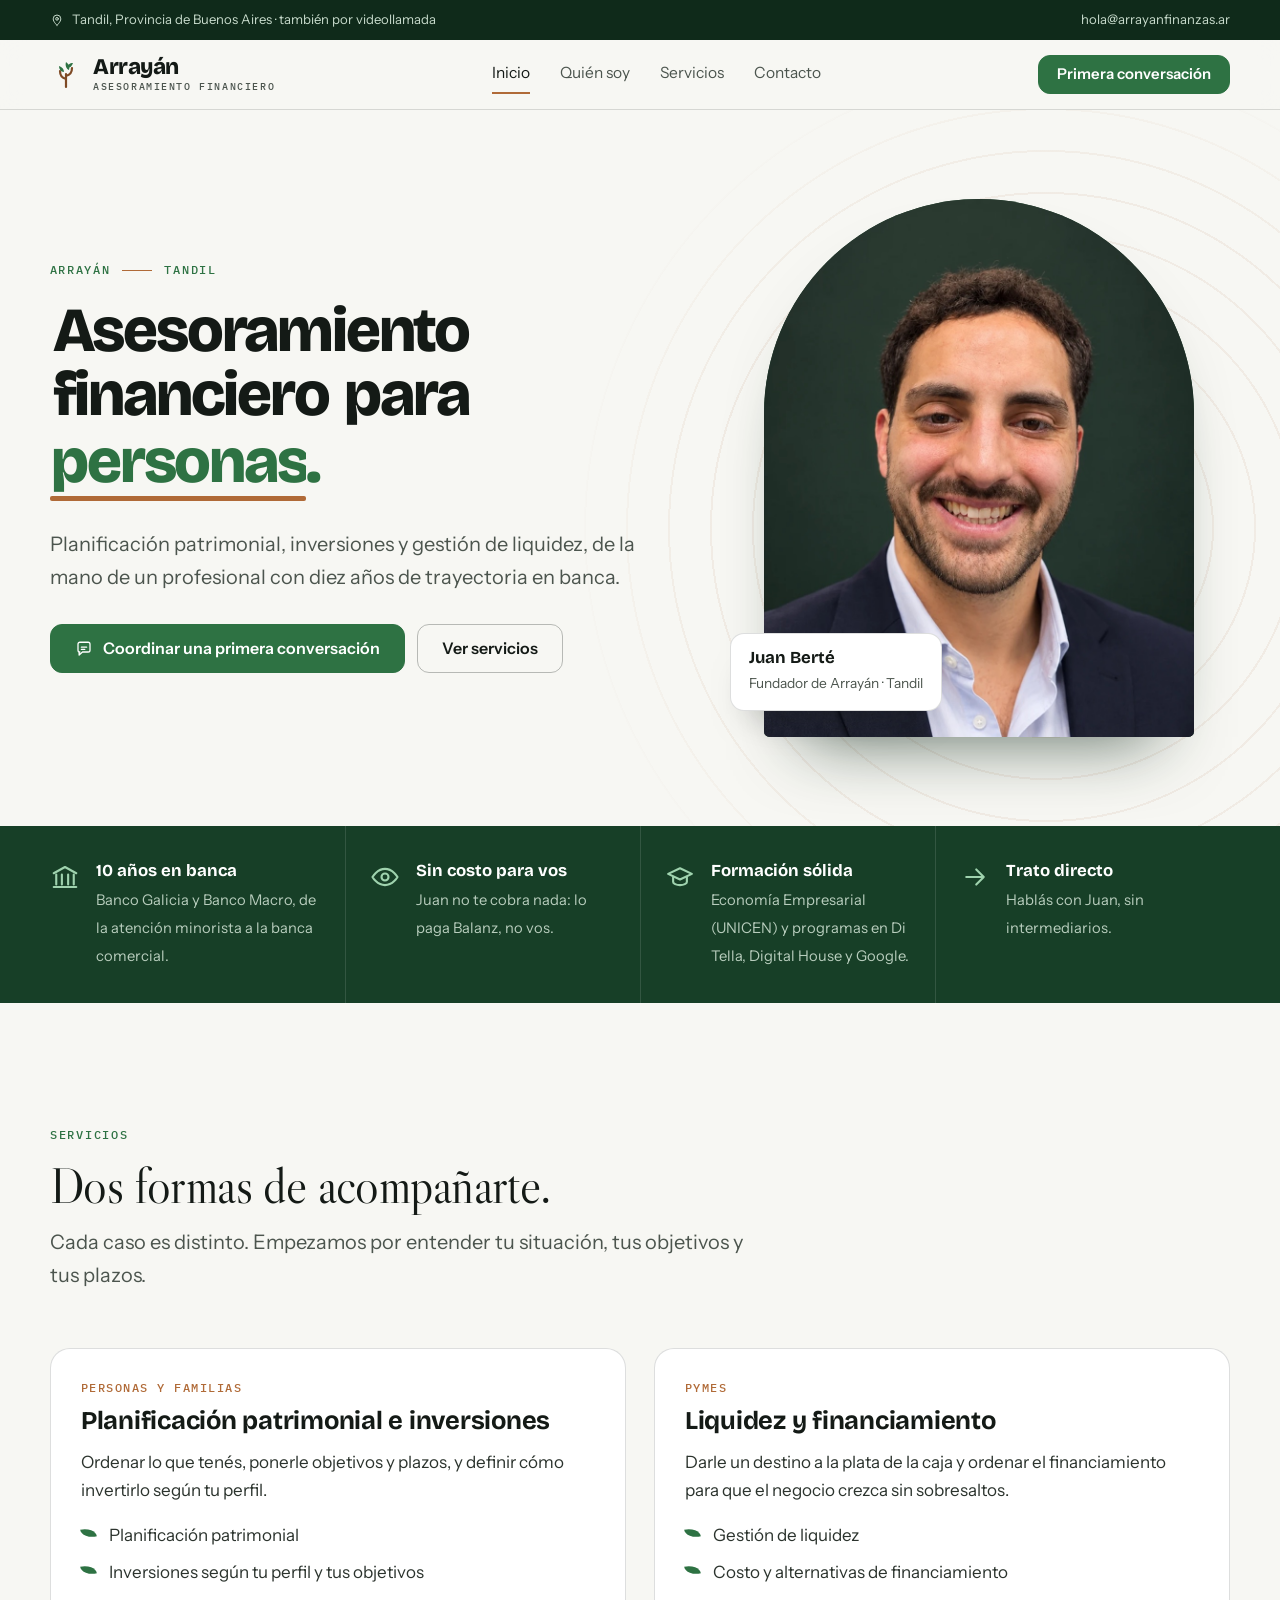
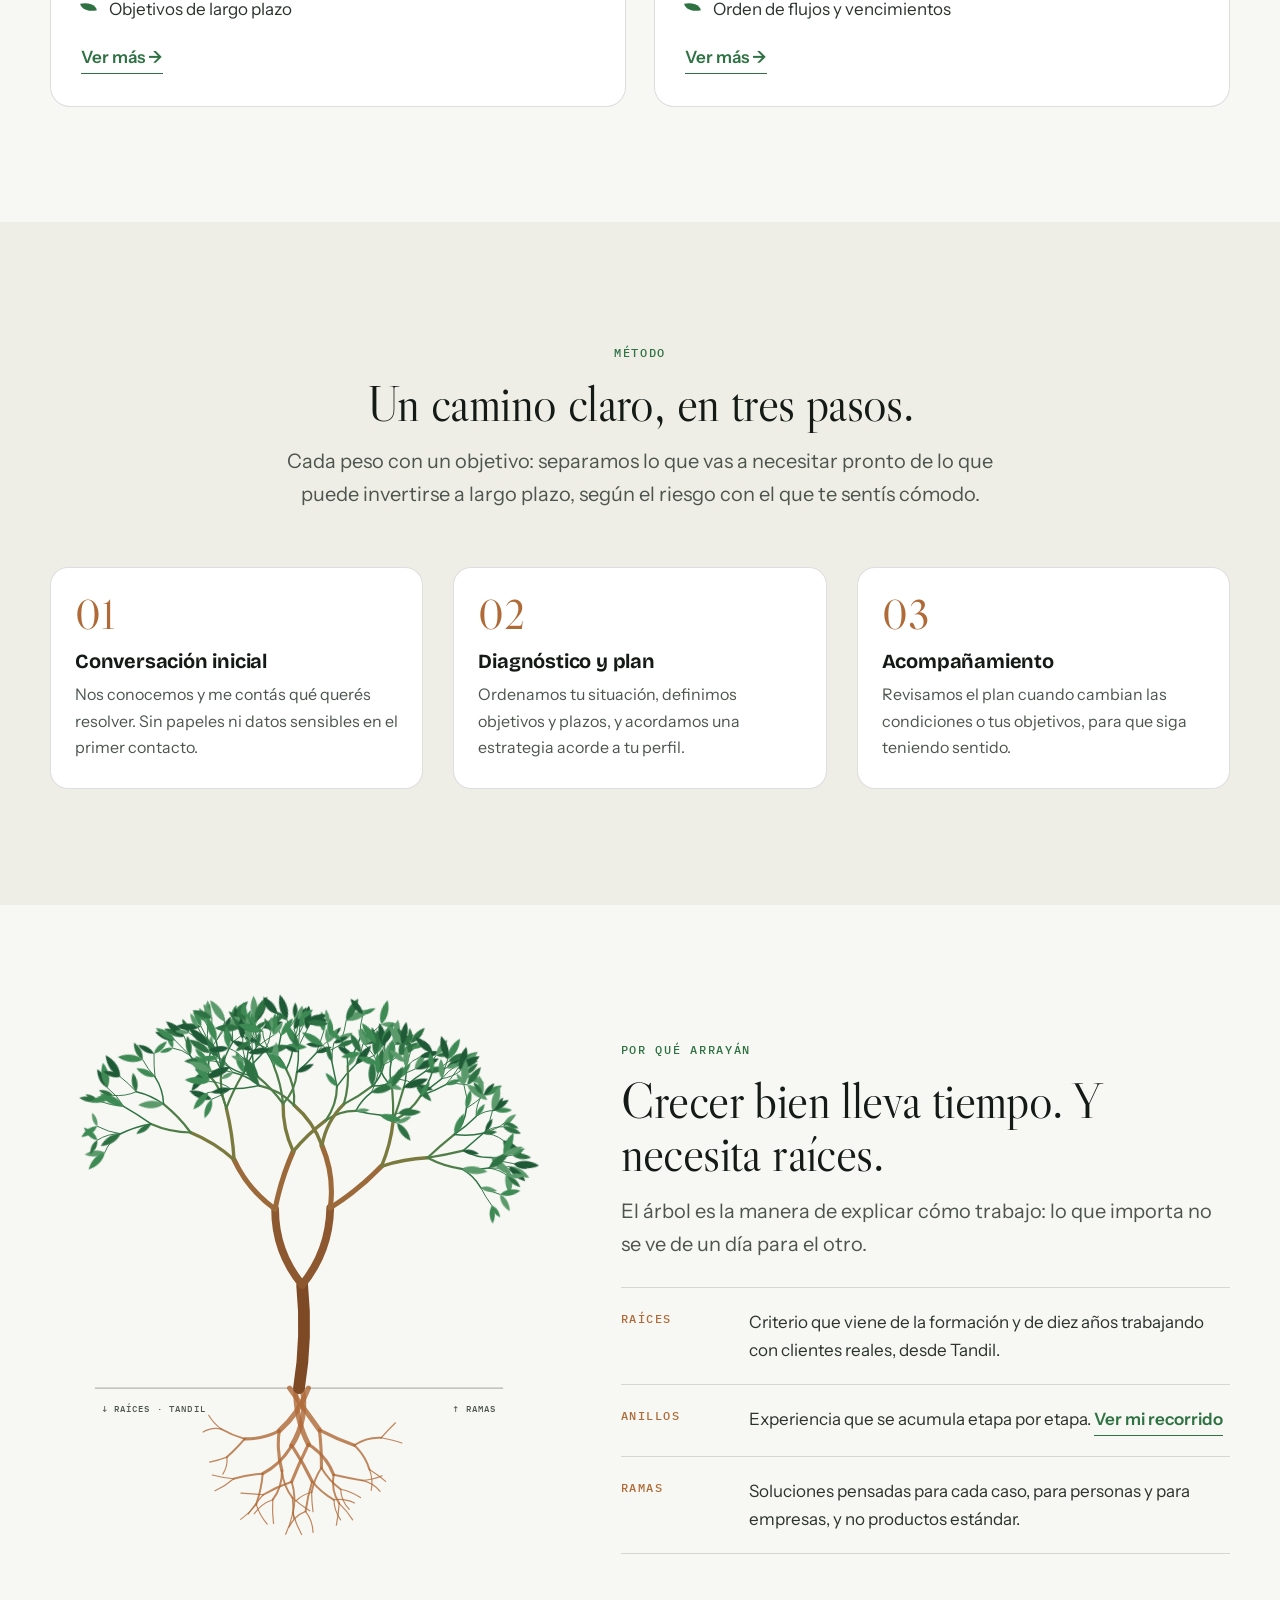
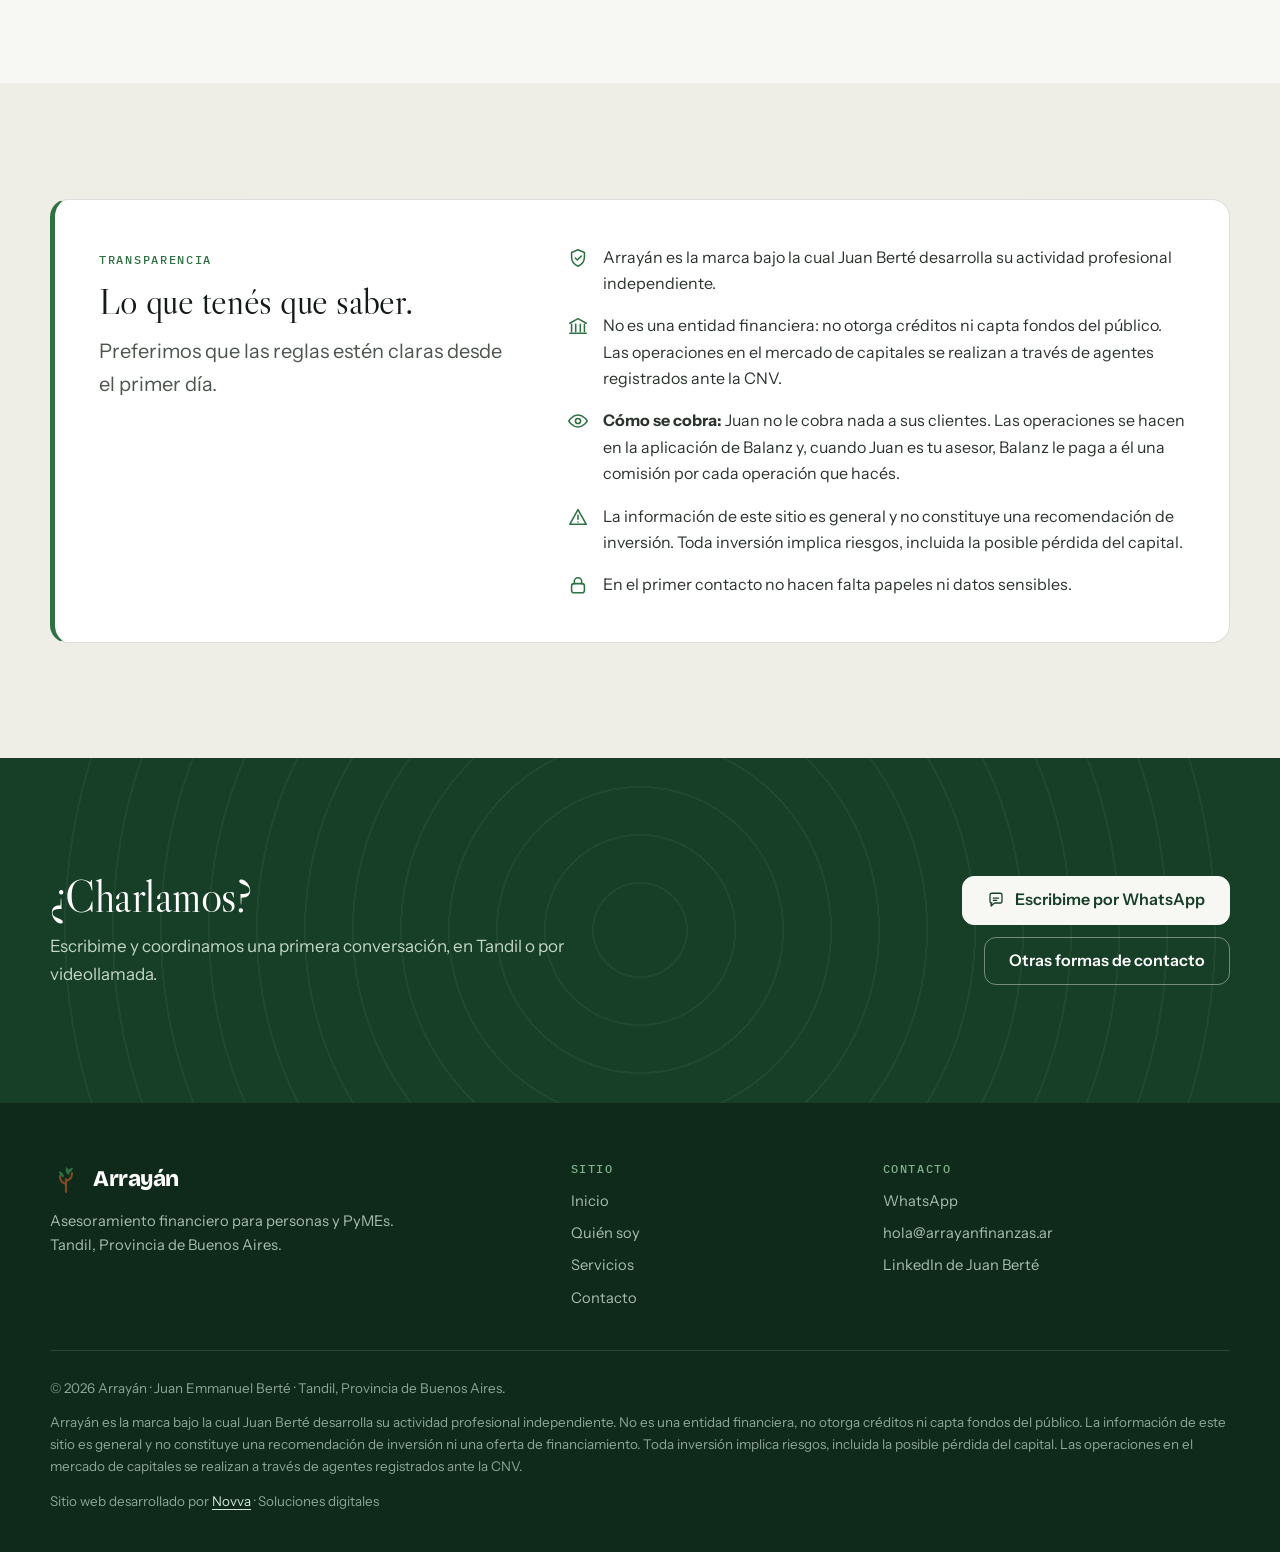
==== commit 0a258f8b: "Use the new photo of Juan" ====
--- a/index.html
+++ b/index.html
@@ -51,7 +51,7 @@
     </div>
     <div class="hero-visual fade" style="--i:2">
       <svg class="hero-rings" viewBox="0 0 100 100" aria-hidden="true"><circle cx="50" cy="50" r="22" pathLength="1" style="--i:0"/><circle cx="50" cy="50" r="29" pathLength="1" style="--i:1"/><circle cx="50" cy="50" r="36" pathLength="1" style="--i:2"/><circle cx="50" cy="50" r="43" pathLength="1" style="--i:3"/><circle cx="50" cy="50" r="49" pathLength="1" style="--i:4"/></svg>
-      <div class="photo"><img src="assets/juan.jpg" width="520" height="520" alt="Juan Berté"></div>
+      <div class="photo"><img src="assets/juan.jpg" width="900" height="1599" alt="Juan Berté"></div>
       <div class="id-card"><b>Juan Berté</b><span>Fundador de Arrayán · Tandil</span></div>
     </div>
   </div>
--- a/assets/site.css
+++ b/assets/site.css
@@ -117,7 +117,7 @@
 .js .hero-rings circle{animation:draw 2.6s cubic-bezier(.4,0,.2,1) calc(.3s + var(--i)*.25s) forwards}
 html:not(.js) .hero-rings circle{stroke-dashoffset:0}
 .photo{position:relative;aspect-ratio:4/5;border-radius:999px 999px 26px 26px;overflow:hidden;background:var(--g-d);box-shadow:0 40px 70px -40px rgba(15,42,26,.7)}
-.photo img{width:100%;height:100%;object-fit:cover;object-position:50% 20%}
+.photo img{width:100%;height:100%;object-fit:cover;object-position:50% 30%}
 .id-card{position:absolute;left:-14px;bottom:26px;max-width:calc(100% - 20px);background:#fff;border:1px solid var(--line);border-radius:14px;padding:14px 18px;box-shadow:0 22px 40px -26px rgba(20,26,22,.55)}
 .id-card b{display:block;font:700 1.05rem/1.2 var(--f-head)}
 .id-card span{font-size:.86rem;color:var(--mute)}
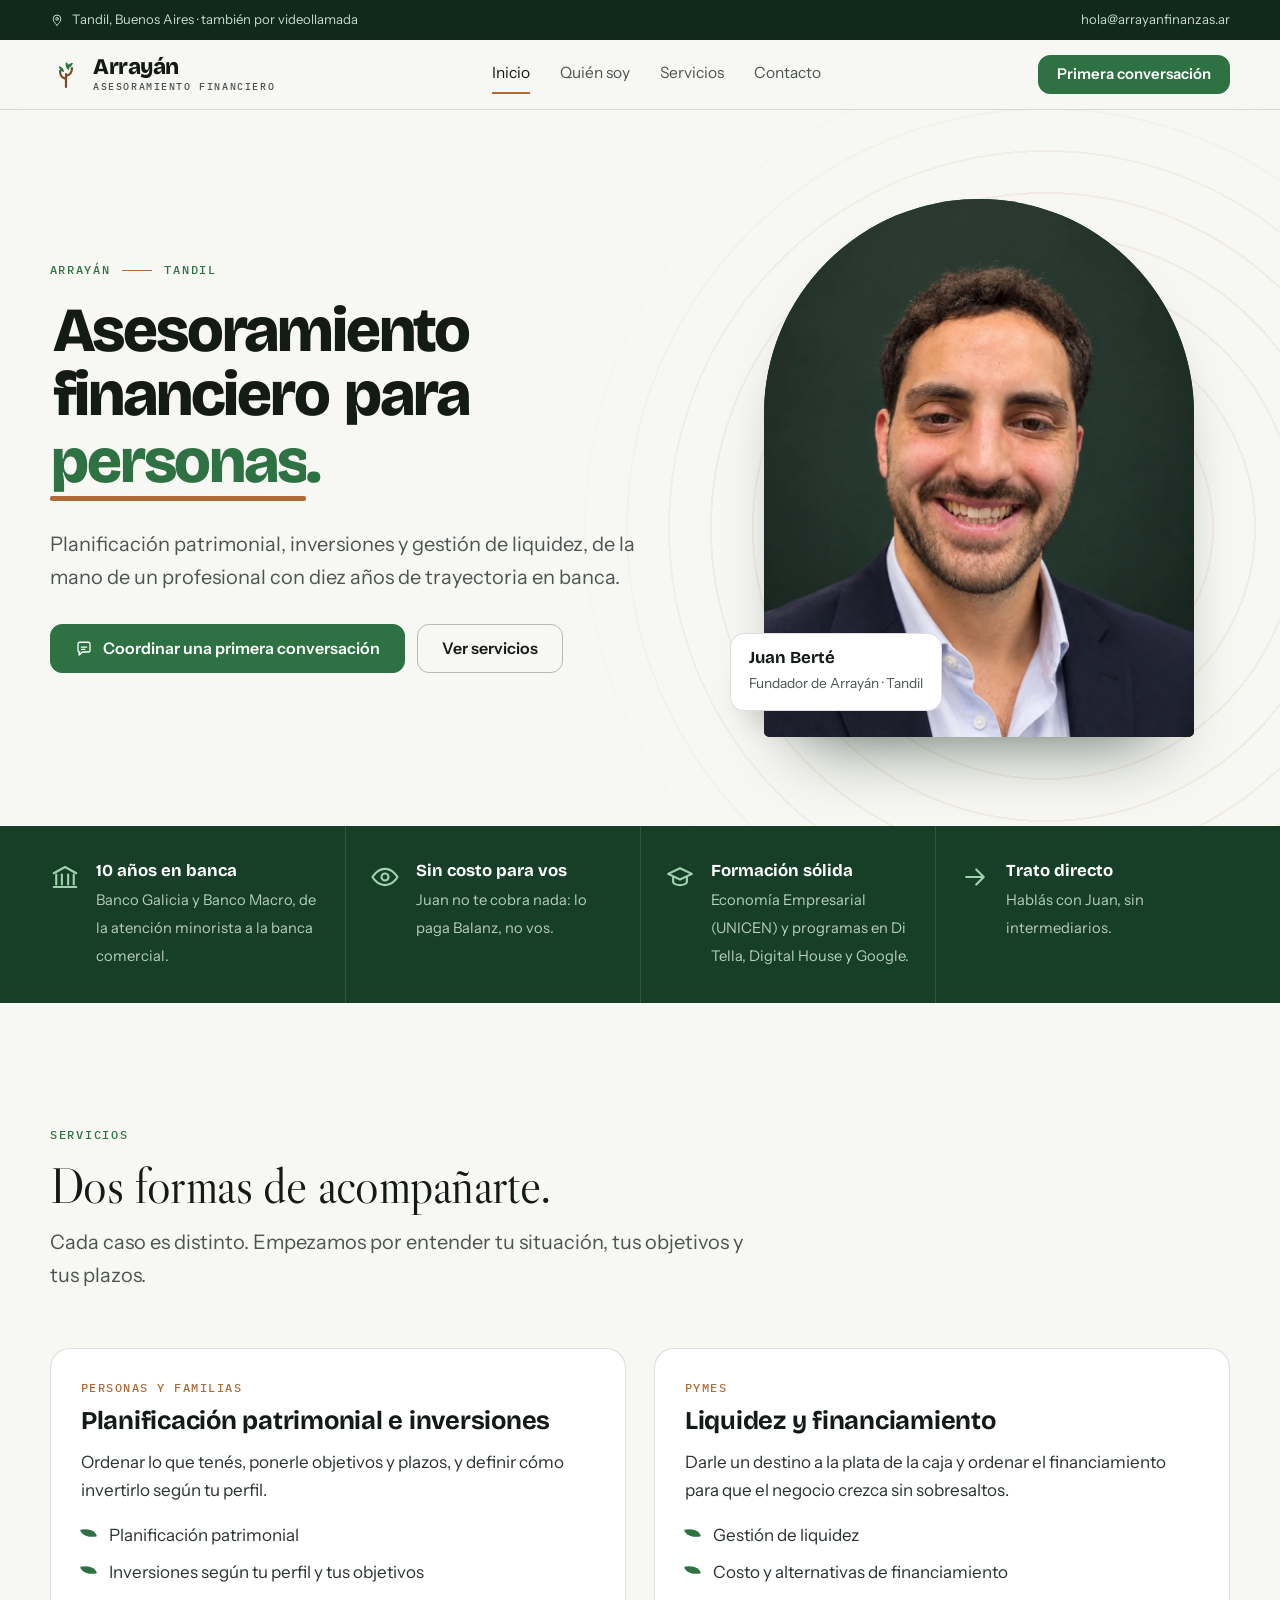
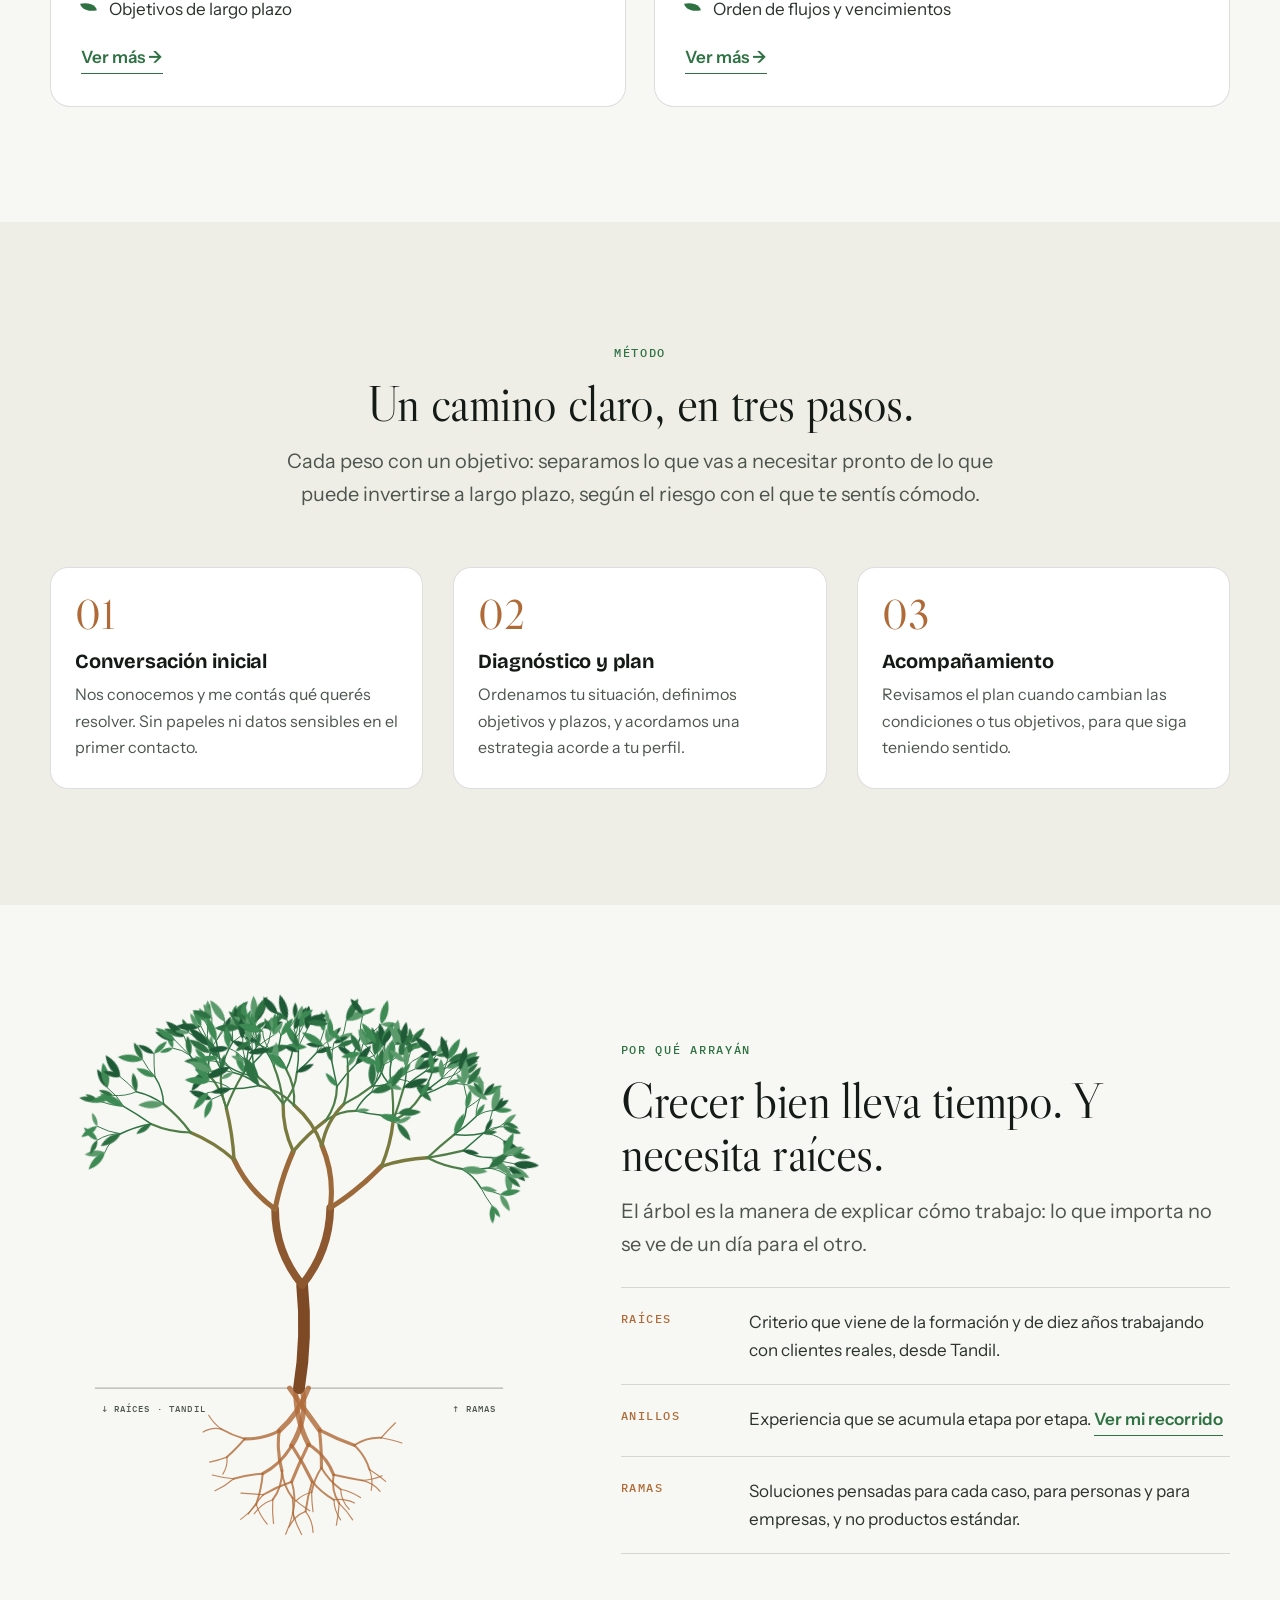
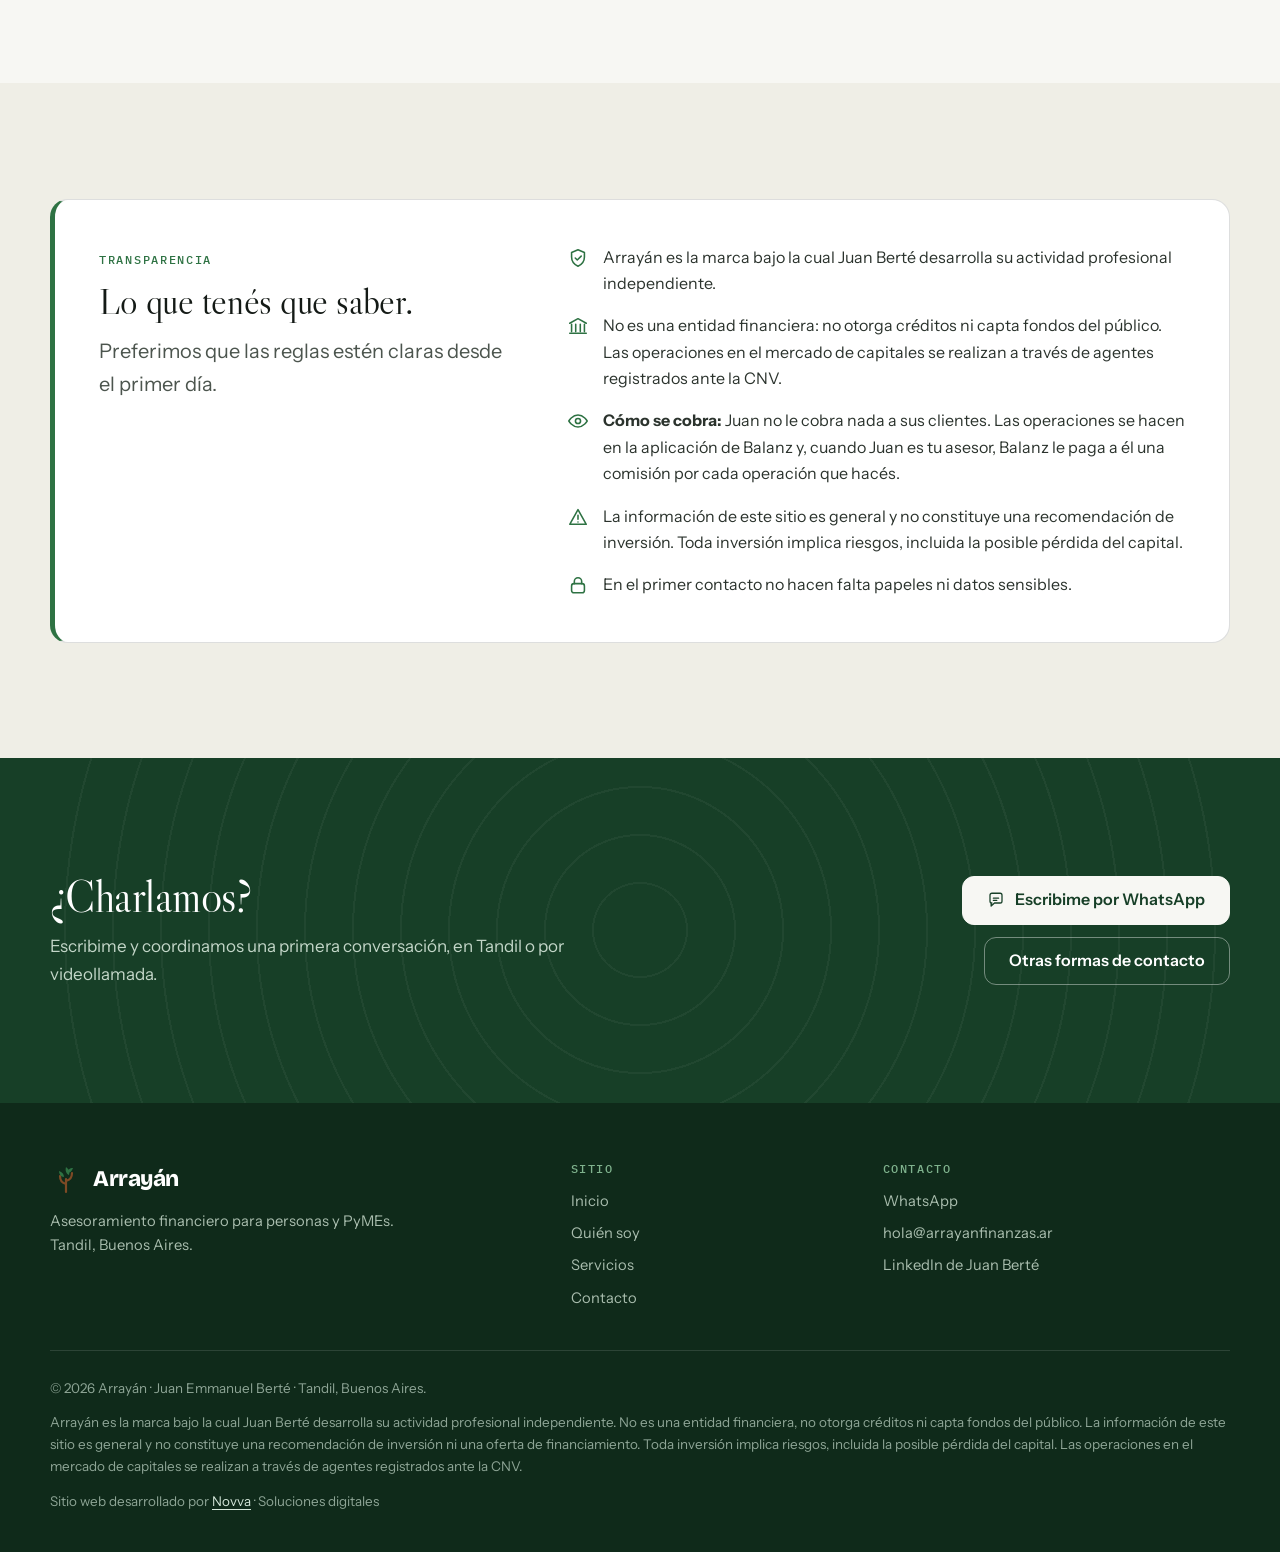
==== commit 380dc549: "Shorten location text" ====
--- a/index.html
+++ b/index.html
@@ -21,7 +21,7 @@
 </head>
 <body>
 <div class="topbar"><div class="wrap">
-  <span><svg viewBox="0 0 24 24" fill="none" stroke="currentColor" stroke-width="1.7" stroke-linecap="round" stroke-linejoin="round" aria-hidden="true"><path d="M12 21s-6.5-5.6-6.5-11a6.5 6.5 0 0 1 13 0c0 5.4-6.5 11-6.5 11z"/><circle cx="12" cy="10" r="2.3"/></svg> Tandil, Provincia de Buenos Aires · también por videollamada</span>
+  <span><svg viewBox="0 0 24 24" fill="none" stroke="currentColor" stroke-width="1.7" stroke-linecap="round" stroke-linejoin="round" aria-hidden="true"><path d="M12 21s-6.5-5.6-6.5-11a6.5 6.5 0 0 1 13 0c0 5.4-6.5 11-6.5 11z"/><circle cx="12" cy="10" r="2.3"/></svg> Tandil, Buenos Aires · también por videollamada</span>
   <span><a href="mailto:hola@arrayanfinanzas.ar">hola@arrayanfinanzas.ar</a></span>
 </div></div>
 <header class="nav" id="nav">
@@ -142,7 +142,7 @@
     <div class="fgrid">
       <div>
         <a class="brand" href="index.html"><svg viewBox="0 0 32 32" aria-hidden="true"><path d="M16 29V16M16 21c-4-1-6-4-6-8M16 18c4-1 6-4 6-8" fill="none" stroke="#7e4a25" stroke-width="2.2" stroke-linecap="round"/><path d="M16 4c3 2 4 5 3 8-3-1-4-5-3-8zM9 8c3 1 5 3 5 6-3 0-5-3-5-6zM23 5c-1 3-3 5-6 5 0-3 3-5 6-5z" fill="#2E7243"/></svg><span>Arrayán</span></a>
-        <p>Asesoramiento financiero para personas y PyMEs.<br>Tandil, Provincia de Buenos Aires.</p>
+        <p>Asesoramiento financiero para personas y PyMEs.<br>Tandil, Buenos Aires.</p>
       </div>
       <div>
         <h4>Sitio</h4>
@@ -158,7 +158,7 @@
       </div>
     </div>
     <div class="flegal">
-      <p><a class="priv" href="gestion.html" rel="nofollow">©</a> 2026 Arrayán · Juan Emmanuel Berté · Tandil, Provincia de Buenos Aires.</p>
+      <p><a class="priv" href="gestion.html" rel="nofollow">©</a> 2026 Arrayán · Juan Emmanuel Berté · Tandil, Buenos Aires.</p>
       <p>Arrayán es la marca bajo la cual Juan Berté desarrolla su actividad profesional independiente. No es una entidad financiera, no otorga créditos ni capta fondos del público. La información de este sitio es general y no constituye una recomendación de inversión ni una oferta de financiamiento. Toda inversión implica riesgos, incluida la posible pérdida del capital. Las operaciones en el mercado de capitales se realizan a través de agentes registrados ante la CNV.</p>
       <p class="credit">Sitio web desarrollado por <a href="https://www.novva.com.ar/" target="_blank" rel="noopener">Novva</a> · Soluciones digitales</p>
       <!-- A CONFIRMAR CON JUAN / ASESOR LEGAL: (1) situación de matrícula o registro CNV (hoy se asume que no tiene); (2) si cobrar de Balanz una comisión por cada operación de los clientes requiere algún registro o figura (agente productor / asesor) y cómo debe decirse; (3) no se publica el porcentaje de comisión hasta tenerlo confirmado. -->
